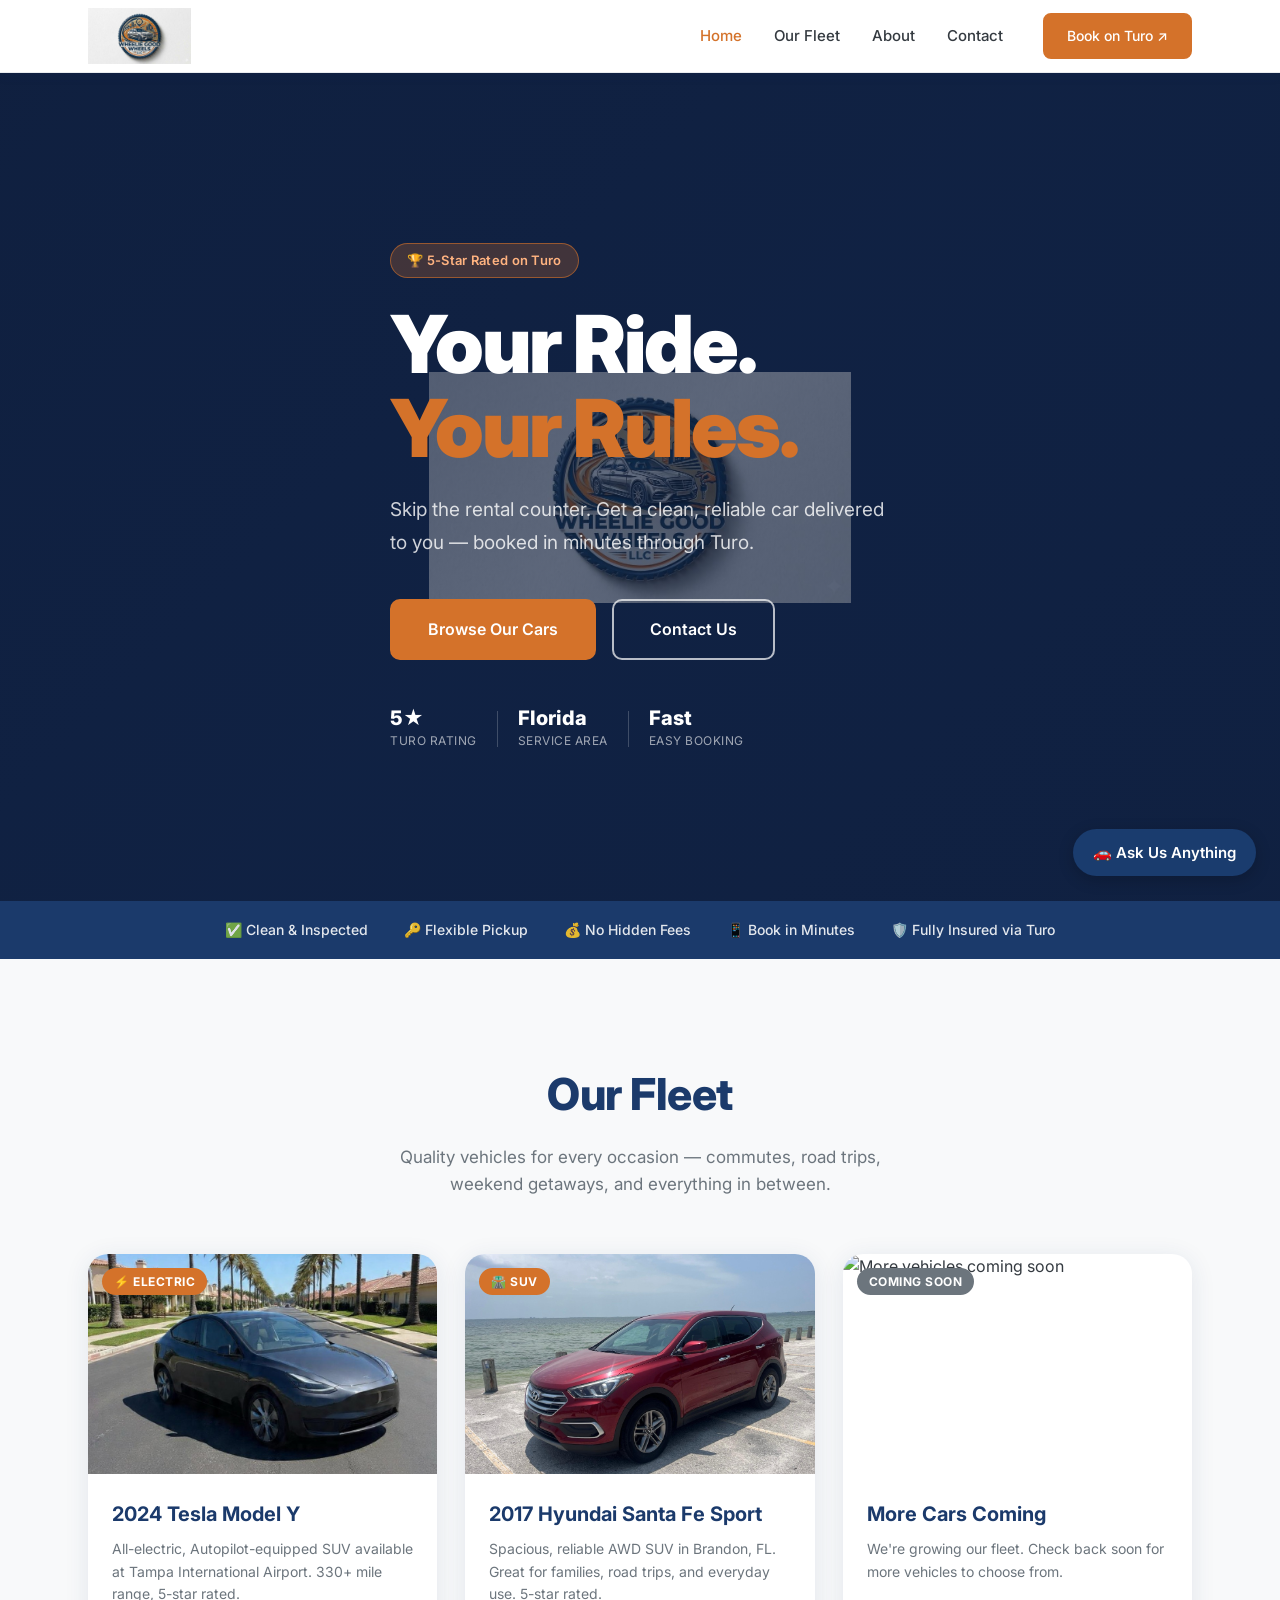
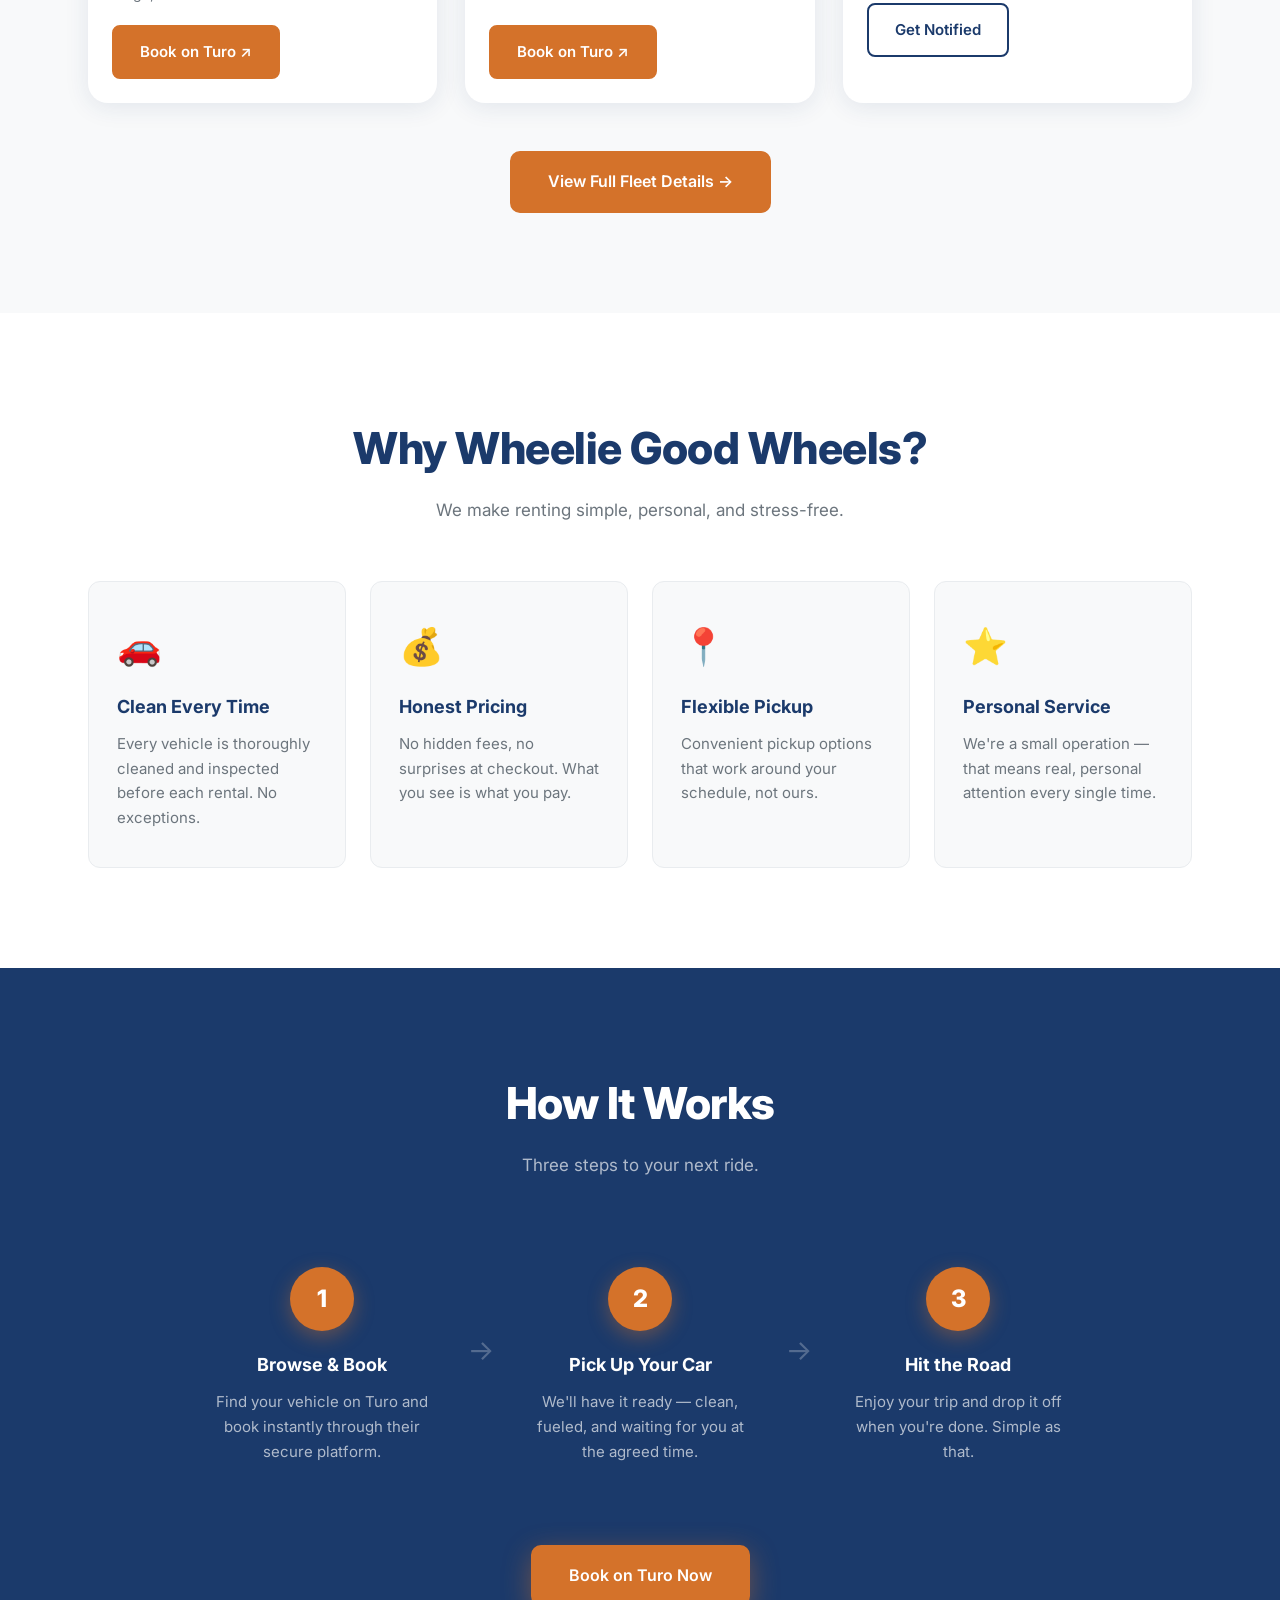
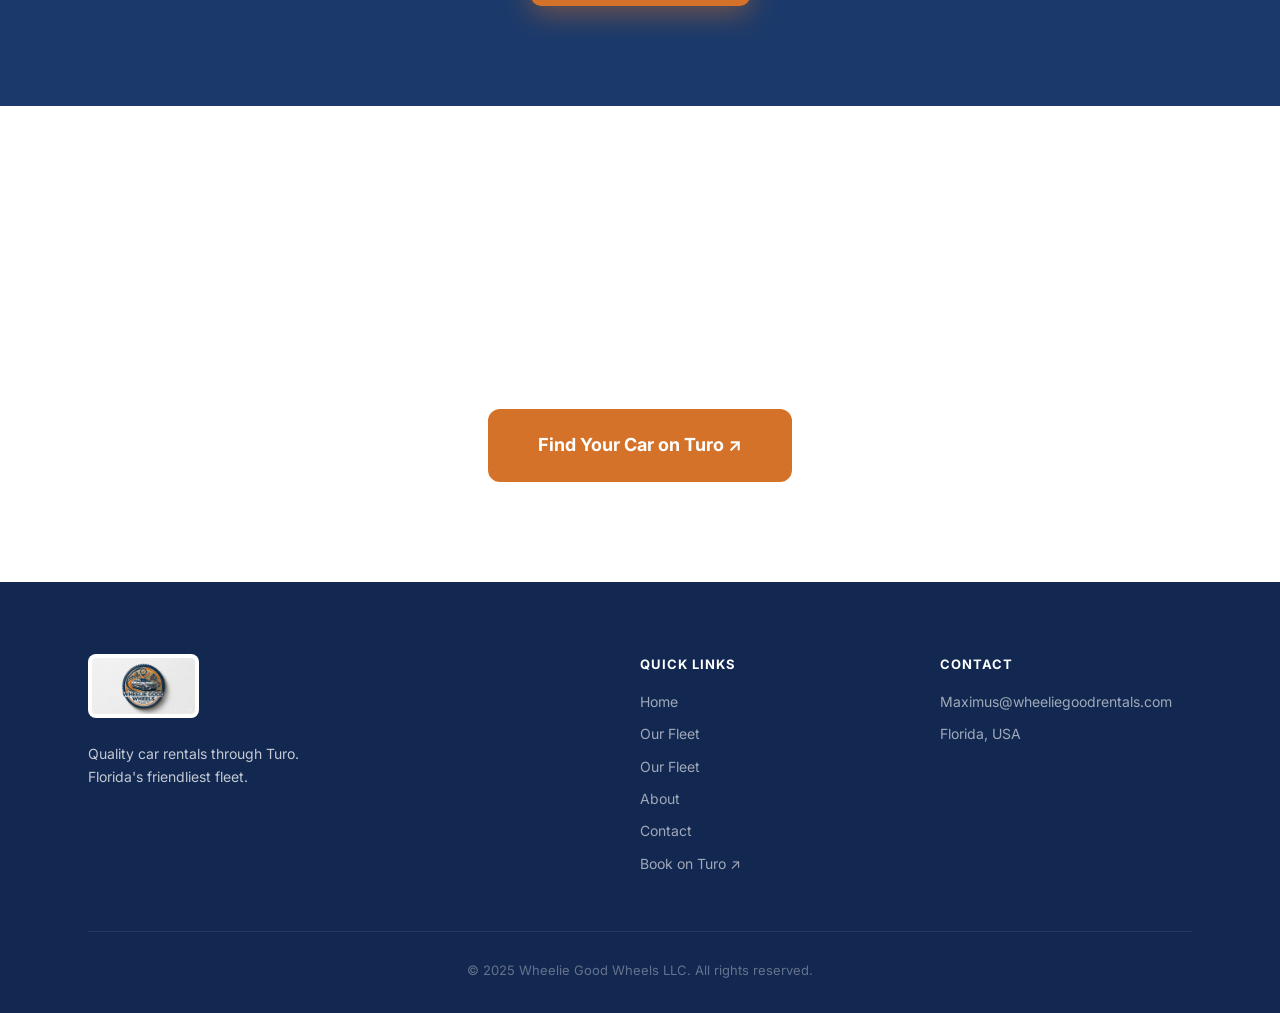
==== index.html @ ea12f70f "Fix duplicate Our Fleet links in nav and mobile menu" ====
<!DOCTYPE html>
<html lang="en">
<head>
  <meta charset="UTF-8" />
  <meta name="viewport" content="width=device-width, initial-scale=1.0" />
  <title>Wheelie Good Wheels – Rent a Car on Your Terms</title>
  <meta name="description" content="Affordable, reliable car rentals through Turo. Wheelie Good Wheels offers quality vehicles for every trip in Florida." />
  <link rel="stylesheet" href="styles.css" />
  <link href="https://fonts.googleapis.com/css2?family=Inter:wght@400;500;600;700;800;900&display=swap" rel="stylesheet" />
</head>
<body>

  <!-- NAV -->
  <nav class="navbar">
    <div class="container nav-inner">
      <a href="index.html" class="logo">
        <img src="logo.jpg" alt="Wheelie Good Wheels LLC" />
      </a>
      <ul class="nav-links">
        <li><a href="index.html" class="active">Home</a></li>
        <li><a href="fleet.html">Our Fleet</a></li>
        <li><a href="about.html">About</a></li>
        <li><a href="contact.html">Contact</a></li>
        <li><a href="https://turo.com/us/en/suv-rental/united-states/brandon-fl/tesla/model-y/3444633" target="_blank" class="btn btn-primary">Book on Turo ↗</a></li>
      </ul>
      <button class="hamburger" id="hamburger" aria-label="Open menu">&#9776;</button>
    </div>
    <div class="mobile-menu" id="mobileMenu">
      <a href="index.html">Home</a>
      <a href="fleet.html">Our Fleet</a>
      <a href="about.html">About</a>
      <a href="contact.html">Contact</a>
      <a href="https://turo.com/us/en/suv-rental/united-states/brandon-fl/tesla/model-y/3444633" target="_blank" class="btn btn-primary">Book on Turo ↗</a>
    </div>
  </nav>

  <!-- HERO -->
  <section class="hero">
    <div class="hero-bg"></div>
    <div class="hero-overlay"></div>
    <div class="container hero-inner">
      <div class="hero-content">
        <div class="hero-badge-pill">🏆 5-Star Rated on Turo</div>
        <h1>Your Ride.<br/><span class="highlight">Your Rules.</span></h1>
        <p class="hero-sub">Skip the rental counter. Get a clean, reliable car delivered to you — booked in minutes through Turo.</p>
        <div class="hero-buttons">
          <a href="https://turo.com/us/en/suv-rental/united-states/brandon-fl/tesla/model-y/3444633" target="_blank" class="btn btn-primary btn-lg">Browse Our Cars</a>
          <a href="contact.html" class="btn btn-white-outline btn-lg">Contact Us</a>
        </div>
        <div class="hero-stats">
          <div class="stat"><strong>5★</strong><span>Turo Rating</span></div>
          <div class="stat-divider"></div>
          <div class="stat"><strong>Florida</strong><span>Service Area</span></div>
          <div class="stat-divider"></div>
          <div class="stat"><strong>Fast</strong><span>Easy Booking</span></div>
        </div>
      </div>
    </div>
  </section>

  <!-- TRUST BAR -->
  <section class="trust-bar">
    <div class="container trust-inner">
      <div class="trust-item">✅ Clean &amp; Inspected</div>
      <div class="trust-item">🔑 Flexible Pickup</div>
      <div class="trust-item">💰 No Hidden Fees</div>
      <div class="trust-item">📱 Book in Minutes</div>
      <div class="trust-item">🛡️ Fully Insured via Turo</div>
    </div>
  </section>

  <!-- FLEET -->
  <section class="fleet">
    <div class="container">
      <div class="section-header">
        <h2 class="section-title">Our Fleet</h2>
        <p class="section-sub">Quality vehicles for every occasion — commutes, road trips, weekend getaways, and everything in between.</p>
      </div>
      <div class="fleet-grid">
        <div class="fleet-card">
          <div class="fleet-img-wrap">
            <img src="tesla-model-y.jpg" alt="2024 Tesla Model Y" loading="lazy" />
            <span class="fleet-tag">⚡ Electric</span>
          </div>
          <div class="fleet-info">
            <h3>2024 Tesla Model Y</h3>
            <p>All-electric, Autopilot-equipped SUV available at Tampa International Airport. 330+ mile range, 5-star rated.</p>
            <a href="https://turo.com/us/en/suv-rental/united-states/brandon-fl/tesla/model-y/3444633" target="_blank" class="btn btn-primary">Book on Turo ↗</a>
          </div>
        </div>
        <div class="fleet-card">
          <div class="fleet-img-wrap">
            <img src="santa-fe-sport.jpg" alt="2017 Hyundai Santa Fe Sport" loading="lazy" />
            <span class="fleet-tag">🛣️ SUV</span>
          </div>
          <div class="fleet-info">
            <h3>2017 Hyundai Santa Fe Sport</h3>
            <p>Spacious, reliable AWD SUV in Brandon, FL. Great for families, road trips, and everyday use. 5-star rated.</p>
            <a href="https://turo.com/us/en/suv-rental/united-states/brandon-fl/hyundai/santa-fe-sport/3583923" target="_blank" class="btn btn-primary">Book on Turo ↗</a>
          </div>
        </div>
        <div class="fleet-card">
          <div class="fleet-img-wrap">
            <img src="https://images.unsplash.com/photo-1503376780353-7e6692767b70?w=700&q=80" alt="More vehicles coming soon" loading="lazy" />
            <span class="fleet-tag fleet-tag-soon">Coming Soon</span>
          </div>
          <div class="fleet-info">
            <h3>More Cars Coming</h3>
            <p>We're growing our fleet. Check back soon for more vehicles to choose from.</p>
            <a href="contact.html" class="btn btn-outline">Get Notified</a>
          </div>
        </div>
      </div>
      <div class="text-center mt-48">
        <a href="fleet.html" class="btn btn-primary btn-lg">View Full Fleet Details →</a>
      </div>
    </div>
  </section>

  <!-- WHY US -->
  <section class="features">
    <div class="container">
      <div class="section-header">
        <h2 class="section-title">Why Wheelie Good Wheels?</h2>
        <p class="section-sub">We make renting simple, personal, and stress-free.</p>
      </div>
      <div class="features-grid">
        <div class="feature-card">
          <div class="feature-icon">🚗</div>
          <h3>Clean Every Time</h3>
          <p>Every vehicle is thoroughly cleaned and inspected before each rental. No exceptions.</p>
        </div>
        <div class="feature-card">
          <div class="feature-icon">💰</div>
          <h3>Honest Pricing</h3>
          <p>No hidden fees, no surprises at checkout. What you see is what you pay.</p>
        </div>
        <div class="feature-card">
          <div class="feature-icon">📍</div>
          <h3>Flexible Pickup</h3>
          <p>Convenient pickup options that work around your schedule, not ours.</p>
        </div>
        <div class="feature-card">
          <div class="feature-icon">⭐</div>
          <h3>Personal Service</h3>
          <p>We're a small operation — that means real, personal attention every single time.</p>
        </div>
      </div>
    </div>
  </section>

  <!-- HOW IT WORKS -->
  <section class="how-it-works">
    <div class="container">
      <div class="section-header">
        <h2 class="section-title">How It Works</h2>
        <p class="section-sub">Three steps to your next ride.</p>
      </div>
      <div class="steps">
        <div class="step">
          <div class="step-num">1</div>
          <div class="step-content">
          <h3>Browse &amp; Book</h3>
          <p>Find your vehicle on Turo and book instantly through their secure platform.</p>
          </div>
        </div>
        <div class="step-arrow">→</div>
        <div class="step">
          <div class="step-num">2</div>
          <div class="step-content">
          <h3>Pick Up Your Car</h3>
          <p>We'll have it ready — clean, fueled, and waiting for you at the agreed time.</p>
          </div>
        </div>
        <div class="step-arrow">→</div>
        <div class="step">
          <div class="step-num">3</div>
          <div class="step-content">
          <h3>Hit the Road</h3>
          <p>Enjoy your trip and drop it off when you're done. Simple as that.</p>
          </div>
        </div>
      </div>
      <div class="text-center mt-48">
        <a href="https://turo.com/us/en/suv-rental/united-states/brandon-fl/tesla/model-y/3444633" target="_blank" class="btn btn-primary btn-lg">Book on Turo Now</a>
      </div>
    </div>
  </section>

  <!-- CTA BANNER -->
  <section class="cta-banner">
    <div class="cta-bg"></div>
    <div class="container text-center cta-inner">
      <h2>Ready to Roll?</h2>
      <p>Check availability and book your vehicle today. It takes less than 5 minutes.</p>
      <a href="https://turo.com/us/en/suv-rental/united-states/brandon-fl/tesla/model-y/3444633" target="_blank" class="btn btn-primary btn-xl">Find Your Car on Turo ↗</a>
    </div>
  </section>

  <!-- FOOTER -->
  <footer class="footer">
    <div class="container footer-inner">
      <div class="footer-top">
        <div class="footer-brand">
          <img src="logo.jpg" alt="Wheelie Good Wheels" class="footer-logo" />
          <p>Quality car rentals through Turo.<br/>Florida's friendliest fleet.</p>
        </div>
        <div class="footer-nav">
          <strong>Quick Links</strong>
          <a href="index.html">Home</a>
          <a href="fleet.html">Our Fleet</a>
      <a href="fleet.html">Our Fleet</a>
          <a href="about.html">About</a>
          <a href="contact.html">Contact</a>
          <a href="https://turo.com/us/en/suv-rental/united-states/brandon-fl/tesla/model-y/3444633" target="_blank">Book on Turo ↗</a>
        </div>
        <div class="footer-contact">
          <strong>Contact</strong>
          <a href="mailto:Maximus@wheeliegoodrentals.com">Maximus@wheeliegoodrentals.com</a>
          <span>Florida, USA</span>
        </div>
      </div>
      <div class="footer-bottom">
        <p>&copy; 2025 Wheelie Good Wheels LLC. All rights reserved.</p>
      </div>
    </div>
  </footer>

  <script src="script.js"></script>
  <script src="chat-widget.js"></script>
</body>
</html>
---- styles.css ----
/* ===========================
   WHEELIE GOOD WHEELS - CSS v2
   Navy #1B3A6B | Orange #D4722A | White #FFFFFF
   =========================== */

*, *::before, *::after { box-sizing: border-box; margin: 0; padding: 0; }

:root {
  --navy: #1B3A6B;
  --navy-dark: #122850;
  --orange: #D4722A;
  --orange-dark: #B85E1E;
  --white: #FFFFFF;
  --off-white: #F8F9FA;
  --gray-100: #F1F3F5;
  --gray-200: #E9ECEF;
  --gray-400: #ADB5BD;
  --gray-600: #6C757D;
  --gray-800: #343A40;
  --font: 'Inter', -apple-system, BlinkMacSystemFont, sans-serif;
  --radius: 12px;
  --radius-lg: 20px;
  --shadow: 0 4px 24px rgba(27,58,107,0.10);
  --shadow-lg: 0 12px 48px rgba(27,58,107,0.18);
}

html { scroll-behavior: smooth; }
body { font-family: var(--font); color: var(--gray-800); background: var(--white); line-height: 1.6; -webkit-font-smoothing: antialiased; }

/* ---- UTILITY ---- */
.container { max-width: 1160px; margin: 0 auto; padding: 0 28px; }
.text-center { text-align: center; }
.mt-48 { margin-top: 48px; }

/* ---- BUTTONS ---- */
.btn {
  display: inline-block;
  padding: 13px 26px;
  border-radius: 8px;
  font-weight: 600;
  font-size: 15px;
  text-decoration: none;
  cursor: pointer;
  transition: all 0.2s ease;
  border: 2px solid transparent;
}
.btn-primary { background: var(--orange); color: var(--white); border-color: var(--orange); }
.btn-primary:hover { background: var(--orange-dark); border-color: var(--orange-dark); transform: translateY(-2px); box-shadow: 0 6px 20px rgba(212,114,42,0.4); }
.btn-outline { background: transparent; color: var(--navy); border-color: var(--navy); }
.btn-outline:hover { background: var(--navy); color: var(--white); transform: translateY(-2px); }
.btn-white-outline { background: transparent; color: var(--white); border-color: rgba(255,255,255,0.7); }
.btn-white-outline:hover { background: rgba(255,255,255,0.15); border-color: var(--white); }
.btn-lg { padding: 16px 36px; font-size: 16px; border-radius: 10px; }
.btn-xl { padding: 20px 48px; font-size: 18px; font-weight: 700; border-radius: 12px; }

/* ---- SECTION HEADER ---- */
.section-header { text-align: center; margin-bottom: 56px; }
.section-title { font-size: clamp(28px, 4vw, 44px); font-weight: 800; letter-spacing: -0.5px; color: var(--navy); margin-bottom: 14px; }
.section-sub { font-size: 17px; color: var(--gray-600); max-width: 540px; margin: 0 auto; }

/* ---- NAVBAR ---- */
.navbar { position: sticky; top: 0; z-index: 100; background: var(--white); border-bottom: 1px solid var(--gray-200); box-shadow: 0 2px 12px rgba(27,58,107,0.08); }
.nav-inner { display: flex; align-items: center; justify-content: space-between; height: 72px; }
.logo img { height: 56px; width: auto; display: block; }
.nav-links { display: flex; align-items: center; gap: 32px; list-style: none; }
.nav-links a { text-decoration: none; color: var(--gray-800); font-weight: 500; font-size: 15px; transition: color 0.2s; }
.nav-links a:hover, .nav-links a.active { color: var(--orange); }
.nav-links .btn { color: var(--white); margin-left: 8px; padding: 10px 22px; font-size: 14px; }
.hamburger { display: none; background: none; border: none; color: var(--navy); font-size: 26px; cursor: pointer; }
.mobile-menu { display: none; flex-direction: column; gap: 4px; background: var(--white); padding: 12px 28px 20px; border-top: 1px solid var(--gray-200); }
.mobile-menu a { text-decoration: none; color: var(--gray-800); font-weight: 500; font-size: 16px; padding: 10px 0; border-bottom: 1px solid var(--gray-100); }
.mobile-menu .btn { margin-top: 12px; text-align: center; color: var(--white); border-bottom: none; }
.mobile-menu.open { display: flex; }
@media (max-width: 820px) { .nav-links { display: none; } .hamburger { display: block; } }

/* ---- HERO ---- */
.hero { position: relative; min-height: 92vh; display: flex; align-items: center; overflow: hidden; }
.hero-bg {
  position: absolute; inset: 0;
  background-color: var(--navy-dark);
  background-image: url('logo.jpg');
  background-size: 33%;
  background-repeat: no-repeat;
  background-position: center center;
  z-index: 0;
}
.hero-overlay {
  position: absolute; inset: 0;
  background: linear-gradient(135deg, rgba(15,30,60,0.82) 0%, rgba(15,30,60,0.65) 50%, rgba(15,30,60,0.75) 100%);
  z-index: 1;
}
.hero-inner { position: relative; z-index: 2; padding: 100px 0 80px; }
.hero-content { max-width: 640px; }
.hero-badge-pill {
  display: inline-block;
  background: rgba(212,114,42,0.25);
  border: 1px solid rgba(212,114,42,0.6);
  color: #FFB380;
  font-size: 13px;
  font-weight: 600;
  padding: 6px 16px;
  border-radius: 999px;
  margin-bottom: 24px;
  letter-spacing: 0.3px;
}
.hero-content h1 {
  font-size: clamp(44px, 7vw, 80px);
  font-weight: 900;
  line-height: 1.05;
  letter-spacing: -2px;
  color: var(--white);
  margin-bottom: 24px;
}
.hero-content h1 .highlight { color: var(--orange); }
.hero-sub { font-size: 19px; color: rgba(255,255,255,0.80); max-width: 500px; margin-bottom: 40px; line-height: 1.7; }
.hero-buttons { display: flex; gap: 16px; flex-wrap: wrap; margin-bottom: 48px; }
.hero-stats { display: flex; align-items: center; gap: 20px; }
.stat { display: flex; flex-direction: column; }
.stat strong { font-size: 20px; font-weight: 800; color: var(--white); line-height: 1; }
.stat span { font-size: 12px; color: rgba(255,255,255,0.6); text-transform: uppercase; letter-spacing: 0.5px; margin-top: 3px; }
.stat-divider { width: 1px; height: 36px; background: rgba(255,255,255,0.2); }
@media (max-width: 600px) { .hero { min-height: 85vh; } .hero-content h1 { letter-spacing: -1px; } }

/* ---- TRUST BAR ---- */
.trust-bar { background: var(--navy); padding: 18px 0; }
.trust-inner { display: flex; align-items: center; justify-content: center; gap: 36px; flex-wrap: wrap; }
.trust-item { color: rgba(255,255,255,0.88); font-size: 14px; font-weight: 500; white-space: nowrap; }
@media (max-width: 600px) { .trust-inner { gap: 18px; } }

/* ---- FLEET ---- */
.fleet { padding: 100px 0; background: var(--off-white); }
.fleet-grid { display: grid; grid-template-columns: repeat(auto-fit, minmax(300px, 1fr)); gap: 28px; }
.fleet-card { background: var(--white); border-radius: var(--radius-lg); overflow: hidden; box-shadow: var(--shadow); transition: transform 0.25s, box-shadow 0.25s; }
.fleet-card:hover { transform: translateY(-6px); box-shadow: var(--shadow-lg); }
.fleet-img-wrap { position: relative; overflow: hidden; height: 220px; }
.fleet-img-wrap img { width: 100%; height: 100%; object-fit: cover; transition: transform 0.4s; }
.fleet-card:hover .fleet-img-wrap img { transform: scale(1.05); }
.fleet-tag {
  position: absolute; top: 14px; left: 14px;
  background: var(--orange); color: var(--white);
  font-size: 12px; font-weight: 700;
  padding: 4px 12px; border-radius: 999px;
  text-transform: uppercase; letter-spacing: 0.5px;
}
.fleet-tag-soon { background: var(--gray-600); }
.fleet-info { padding: 24px; }
.fleet-info h3 { font-size: 20px; font-weight: 700; color: var(--navy); margin-bottom: 8px; }
.fleet-info p { color: var(--gray-600); font-size: 14px; margin-bottom: 20px; line-height: 1.6; }

/* ---- FEATURES ---- */
.features { padding: 100px 0; background: var(--white); }
.features-grid { display: grid; grid-template-columns: repeat(auto-fit, minmax(240px, 1fr)); gap: 24px; }
.feature-card { background: var(--off-white); border-radius: var(--radius); padding: 36px 28px; border: 1px solid var(--gray-200); transition: all 0.2s; }
.feature-card:hover { border-color: var(--orange); box-shadow: 0 6px 24px rgba(212,114,42,0.12); transform: translateY(-3px); }
.feature-icon { font-size: 36px; margin-bottom: 18px; }
.feature-card h3 { font-size: 18px; font-weight: 700; color: var(--navy); margin-bottom: 10px; }
.feature-card p { color: var(--gray-600); font-size: 15px; line-height: 1.65; }

/* ---- HOW IT WORKS ---- */
.how-it-works { padding: 100px 0; background: var(--navy); }
.how-it-works .section-title { color: var(--white); }
.how-it-works .section-sub { color: rgba(255,255,255,0.65); }
.steps { display: flex; align-items: flex-start; justify-content: center; gap: 16px; flex-wrap: wrap; margin-top: 0; }
.step { flex: 1; min-width: 200px; max-width: 260px; text-align: center; padding: 32px 16px; }
.step-num { width: 64px; height: 64px; background: var(--orange); color: var(--white); border-radius: 50%; font-size: 24px; font-weight: 800; display: flex; align-items: center; justify-content: center; margin: 0 auto 20px; box-shadow: 0 6px 20px rgba(212,114,42,0.4); }
.step h3 { font-size: 18px; font-weight: 700; color: var(--white); margin-bottom: 10px; }
.step p { color: rgba(255,255,255,0.65); font-size: 15px; line-height: 1.65; }
.step-arrow { font-size: 28px; color: rgba(255,255,255,0.25); align-self: center; padding-bottom: 32px; }
.how-it-works .btn-primary { box-shadow: 0 8px 28px rgba(212,114,42,0.45); }
@media (max-width: 640px) { .step-arrow { display: none; } }

/* ---- CTA BANNER ---- */
.cta-banner { position: relative; padding: 100px 0; overflow: hidden; }
.cta-bg {
  position: absolute; inset: 0;
  background-image: url('https://images.unsplash.com/photo-1449965408869-eaa3f722e40d?w=1600&q=80');
  background-size: cover; background-position: center;
  filter: brightness(0.35);
  z-index: 0;
}
.cta-inner { position: relative; z-index: 1; }
.cta-banner h2 { font-size: clamp(32px, 5vw, 56px); font-weight: 900; color: var(--white); margin-bottom: 16px; letter-spacing: -1px; }
.cta-banner p { font-size: 18px; color: rgba(255,255,255,0.78); margin-bottom: 40px; max-width: 480px; margin-left: auto; margin-right: auto; }

/* ---- FOOTER ---- */
.footer { background: var(--navy-dark); color: rgba(255,255,255,0.75); padding: 72px 0 32px; }
.footer-top { display: grid; grid-template-columns: 2fr 1fr 1fr; gap: 48px; margin-bottom: 56px; }
@media (max-width: 768px) { .footer-top { grid-template-columns: 1fr; gap: 36px; } }
.footer-logo { height: 64px; width: auto; margin-bottom: 16px; border-radius: 8px; background: var(--white); padding: 4px; }
.footer-brand p { font-size: 14px; line-height: 1.7; max-width: 280px; }
.footer-nav, .footer-contact { display: flex; flex-direction: column; gap: 10px; }
.footer-nav strong, .footer-contact strong { color: var(--white); font-size: 13px; text-transform: uppercase; letter-spacing: 1px; margin-bottom: 6px; }
.footer-nav a, .footer-contact a, .footer-contact span { color: rgba(255,255,255,0.6); text-decoration: none; font-size: 14px; transition: color 0.2s; }
.footer-nav a:hover, .footer-contact a:hover { color: var(--orange); }
.footer-bottom { border-top: 1px solid rgba(255,255,255,0.08); padding-top: 28px; text-align: center; font-size: 13px; color: rgba(255,255,255,0.35); }

/* ---- PAGE HERO ---- */
.page-hero { background: var(--navy); color: var(--white); padding: 80px 0; text-align: center; }
.page-hero h1 { font-size: clamp(36px, 5vw, 60px); font-weight: 800; letter-spacing: -1px; margin-bottom: 16px; }
.page-hero p { font-size: 18px; color: rgba(255,255,255,0.70); max-width: 520px; margin: 0 auto; }

/* ---- ABOUT PAGE ---- */
.about-section { padding: 96px 0; }
.about-grid { display: grid; grid-template-columns: 1fr 1fr; gap: 64px; align-items: start; }
@media (max-width: 768px) { .about-grid { grid-template-columns: 1fr; gap: 48px; } }
.about-text h2 { font-size: 32px; font-weight: 800; color: var(--navy); margin-bottom: 20px; }
.about-text p { color: var(--gray-600); font-size: 16px; margin-bottom: 18px; line-height: 1.8; }
.about-text p strong { color: var(--gray-800); }
.about-values { display: flex; flex-direction: column; gap: 20px; }
.value-card { background: var(--off-white); border-radius: var(--radius); padding: 24px; display: flex; gap: 16px; align-items: flex-start; border: 1px solid var(--gray-200); }
.value-icon { font-size: 28px; flex-shrink: 0; }
.value-card h3 { font-size: 16px; font-weight: 700; color: var(--navy); margin-bottom: 6px; }
.value-card p { color: var(--gray-600); font-size: 14px; line-height: 1.6; }

/* ---- CONTACT PAGE ---- */
.contact-section { padding: 96px 0; }
.contact-grid { display: grid; grid-template-columns: 1fr 1.4fr; gap: 64px; align-items: start; }
@media (max-width: 768px) { .contact-grid { grid-template-columns: 1fr; gap: 48px; } }
.contact-info h2 { font-size: 30px; font-weight: 800; color: var(--navy); margin-bottom: 16px; }
.contact-info > p { color: var(--gray-600); margin-bottom: 36px; line-height: 1.75; }
.contact-item { display: flex; gap: 16px; align-items: flex-start; margin-bottom: 28px; }
.contact-icon { font-size: 24px; flex-shrink: 0; margin-top: 2px; }
.contact-item strong { display: block; font-weight: 700; font-size: 13px; text-transform: uppercase; letter-spacing: 0.5px; margin-bottom: 4px; color: var(--navy); }
.contact-item a, .contact-item span { color: var(--gray-600); text-decoration: none; font-size: 15px; }
.contact-item a:hover { color: var(--orange); }
.contact-form-wrap { background: var(--off-white); border-radius: 16px; padding: 44px; border: 1px solid var(--gray-200); }
.form-group { margin-bottom: 20px; }
.form-group label { display: block; font-weight: 600; font-size: 14px; margin-bottom: 8px; color: var(--gray-800); }
.form-group input, .form-group textarea { width: 100%; padding: 13px 16px; border: 2px solid var(--gray-200); border-radius: 8px; font-size: 15px; font-family: var(--font); background: var(--white); transition: border-color 0.2s; color: var(--gray-800); }
.form-group input:focus, .form-group textarea:focus { outline: none; border-color: var(--orange); }
.form-group textarea { resize: vertical; }
.form-check { margin-bottom: 24px; }
.checkbox-label { display: flex; align-items: flex-start; gap: 12px; cursor: pointer; }
.checkbox-label input[type="checkbox"] { width: 18px; height: 18px; margin-top: 2px; flex-shrink: 0; accent-color: var(--orange); cursor: pointer; }
.checkbox-label span { font-size: 13px; color: var(--gray-600); line-height: 1.6; }
.form-note { margin-top: 14px; text-align: center; font-size: 13px; color: var(--gray-400); }
.form-note a { color: var(--orange); text-decoration: underline; }

/* ===========================
   MOBILE OPTIMIZATIONS
   =========================== */

/* ---- GLOBAL MOBILE ---- */
@media (max-width: 480px) {
  .container { padding: 0 16px; }
  .btn-xl { padding: 16px 32px; font-size: 16px; }
  .btn-lg { padding: 14px 24px; font-size: 15px; }
  .section-header { margin-bottom: 36px; }
  .section-sub { font-size: 15px; }
}

/* ---- NAVBAR MOBILE ---- */
@media (max-width: 480px) {
  .nav-inner { height: 60px; }
  .logo img { height: 44px; }
  .hamburger { font-size: 22px; }
  .mobile-menu { padding: 8px 16px 16px; }
  .mobile-menu a { font-size: 15px; padding: 10px 0; }
}

/* ---- HERO MOBILE ---- */
@media (max-width: 768px) {
  .hero { min-height: 100svh; }
  .hero-inner { padding: 80px 0 60px; }
  .hero-content h1 { font-size: clamp(36px, 10vw, 56px); letter-spacing: -1px; margin-bottom: 16px; }
  .hero-sub { font-size: 16px; margin-bottom: 28px; }
  .hero-buttons { flex-direction: column; gap: 12px; }
  .hero-buttons .btn { width: 100%; text-align: center; }
  .hero-stats { gap: 14px; flex-wrap: wrap; }
  .stat strong { font-size: 18px; }
}

@media (max-width: 480px) {
  .hero-inner { padding: 70px 0 48px; }
  .hero-badge-pill { font-size: 12px; margin-bottom: 16px; }
  .hero-content h1 { font-size: clamp(32px, 9vw, 44px); }
  .hero-sub { font-size: 15px; }
  .hero-stats { display: none; }
}

/* ---- TRUST BAR MOBILE ---- */
@media (max-width: 480px) {
  .trust-bar { padding: 14px 0; }
  .trust-item { font-size: 12px; }
  .trust-inner { gap: 12px; justify-content: flex-start; padding: 0 16px; overflow-x: auto; flex-wrap: nowrap; }
}

/* ---- FLEET MOBILE ---- */
@media (max-width: 768px) {
  .fleet { padding: 64px 0; }
  .fleet-grid { grid-template-columns: 1fr; gap: 20px; }
  .fleet-img-wrap { height: 200px; }
}

@media (max-width: 480px) {
  .fleet { padding: 48px 0; }
  .fleet-img-wrap { height: 180px; }
  .fleet-info { padding: 20px; }
  .fleet-info h3 { font-size: 18px; }
}

/* ---- FEATURES MOBILE ---- */
@media (max-width: 768px) {
  .features { padding: 64px 0; }
  .features-grid { grid-template-columns: 1fr 1fr; gap: 16px; }
  .feature-card { padding: 24px 18px; }
  .feature-icon { font-size: 28px; margin-bottom: 12px; }
  .feature-card h3 { font-size: 15px; }
  .feature-card p { font-size: 13px; }
}

@media (max-width: 480px) {
  .features { padding: 48px 0; }
  .features-grid { grid-template-columns: 1fr; gap: 14px; }
  .feature-card { padding: 22px 18px; }
}

/* ---- HOW IT WORKS MOBILE ---- */
@media (max-width: 768px) {
  .how-it-works { padding: 64px 0; }
  .steps { flex-direction: column; align-items: center; gap: 0; }
  .step { max-width: 100%; width: 100%; padding: 24px 20px; text-align: left; display: flex; gap: 20px; align-items: flex-start; }
  .step-num { width: 50px; height: 50px; font-size: 20px; flex-shrink: 0; margin: 0; }
  .step-content { flex: 1; }
  .step h3 { font-size: 17px; margin-bottom: 6px; }
  .step p { font-size: 14px; }
  .step-arrow { display: none; }
  .how-it-works .mt-48 { margin-top: 32px; }
}

@media (max-width: 480px) {
  .how-it-works { padding: 48px 0; }
}

/* ---- CTA BANNER MOBILE ---- */
@media (max-width: 768px) {
  .cta-banner { padding: 64px 0; }
  .cta-banner h2 { font-size: clamp(28px, 7vw, 44px); }
  .cta-banner p { font-size: 16px; }
}

@media (max-width: 480px) {
  .cta-banner { padding: 48px 0; }
  .cta-banner .btn-xl { width: 100%; }
}

/* ---- FOOTER MOBILE ---- */
@media (max-width: 768px) {
  .footer { padding: 48px 0 24px; }
  .footer-top { margin-bottom: 36px; gap: 28px; }
  .footer-logo { height: 48px; }
}

@media (max-width: 480px) {
  .footer-bottom { font-size: 12px; }
}

/* ---- PAGE HERO MOBILE ---- */
@media (max-width: 768px) {
  .page-hero { padding: 56px 0; }
  .page-hero h1 { font-size: clamp(28px, 8vw, 44px); }
  .page-hero p { font-size: 16px; }
}

/* ---- FLEET PAGE MOBILE ---- */
@media (max-width: 768px) {
  .fleet-detail { padding: 56px 0; }
  .fleet-detail-grid { grid-template-columns: 1fr !important; gap: 32px; }
}

/* ---- ABOUT PAGE MOBILE ---- */
@media (max-width: 768px) {
  .about-section { padding: 56px 0; }
  .about-text h2 { font-size: 26px; }
  .value-card { padding: 18px; }
}

/* ---- CONTACT PAGE MOBILE ---- */
@media (max-width: 768px) {
  .contact-section { padding: 56px 0; }
  .contact-form-wrap { padding: 28px 20px; }
}

@media (max-width: 480px) {
  .contact-form-wrap { padding: 22px 16px; border-radius: 12px; }
  .form-group input, .form-group textarea { font-size: 16px; } /* Prevents iOS zoom on focus */
  .btn-full { width: 100%; }
}

/* ---- FOOTER LINKS MOBILE ---- */
@media (max-width: 480px) {
  .footer-inner { display: flex; flex-direction: column; gap: 8px; text-align: center; }
  .footer-links { display: flex; flex-wrap: wrap; justify-content: center; gap: 12px; }
  .footer-links a { font-size: 13px; }
  .footer-copy { font-size: 12px; }
}

/* ---- CHAT WIDGET MOBILE ---- */
@media (max-width: 480px) {
  #wgw-chat-window {
    width: calc(100vw - 24px) !important;
    right: 12px !important;
    bottom: 80px !important;
    max-height: 70vh !important;
  }
  #wgw-chat-btn {
    right: 12px !important;
    bottom: 12px !important;
    padding: 12px 16px !important;
    font-size: 14px !important;
  }
  #wgw-chat-messages { max-height: calc(70vh - 130px) !important; }
}
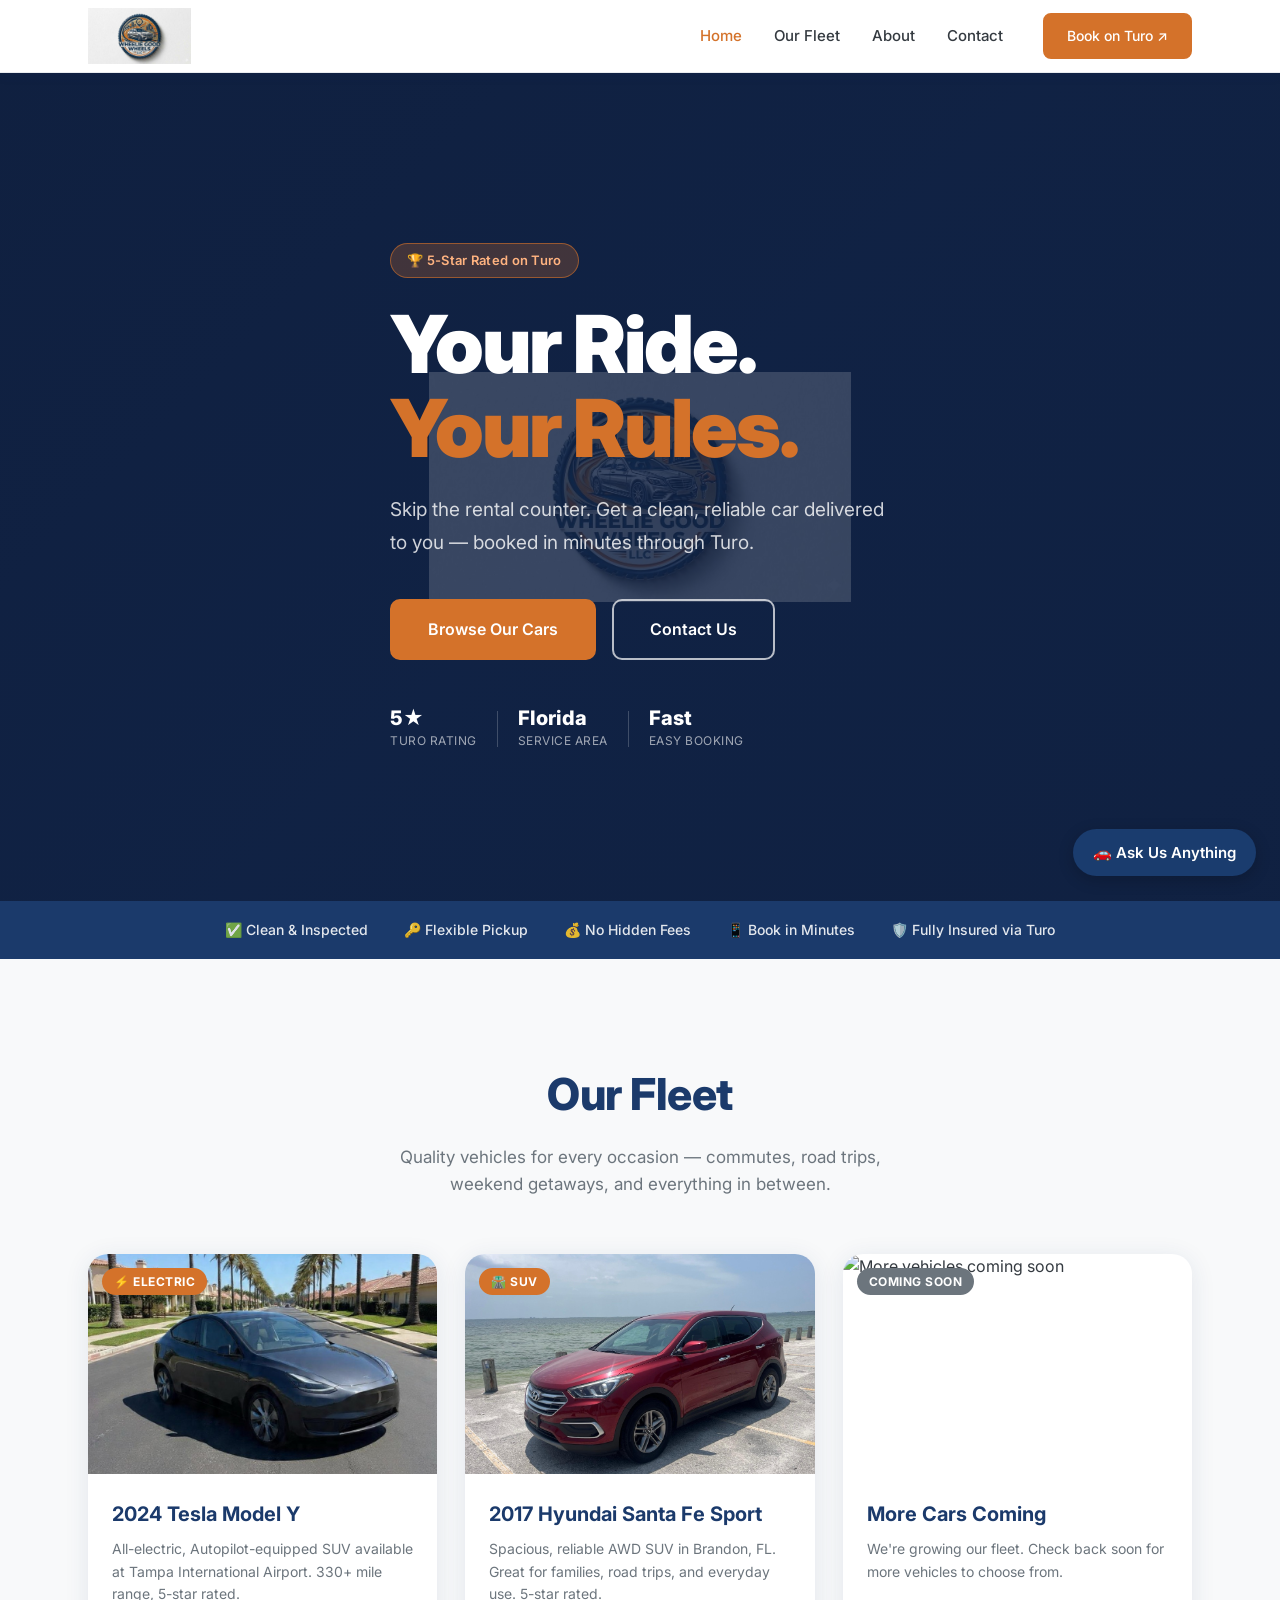
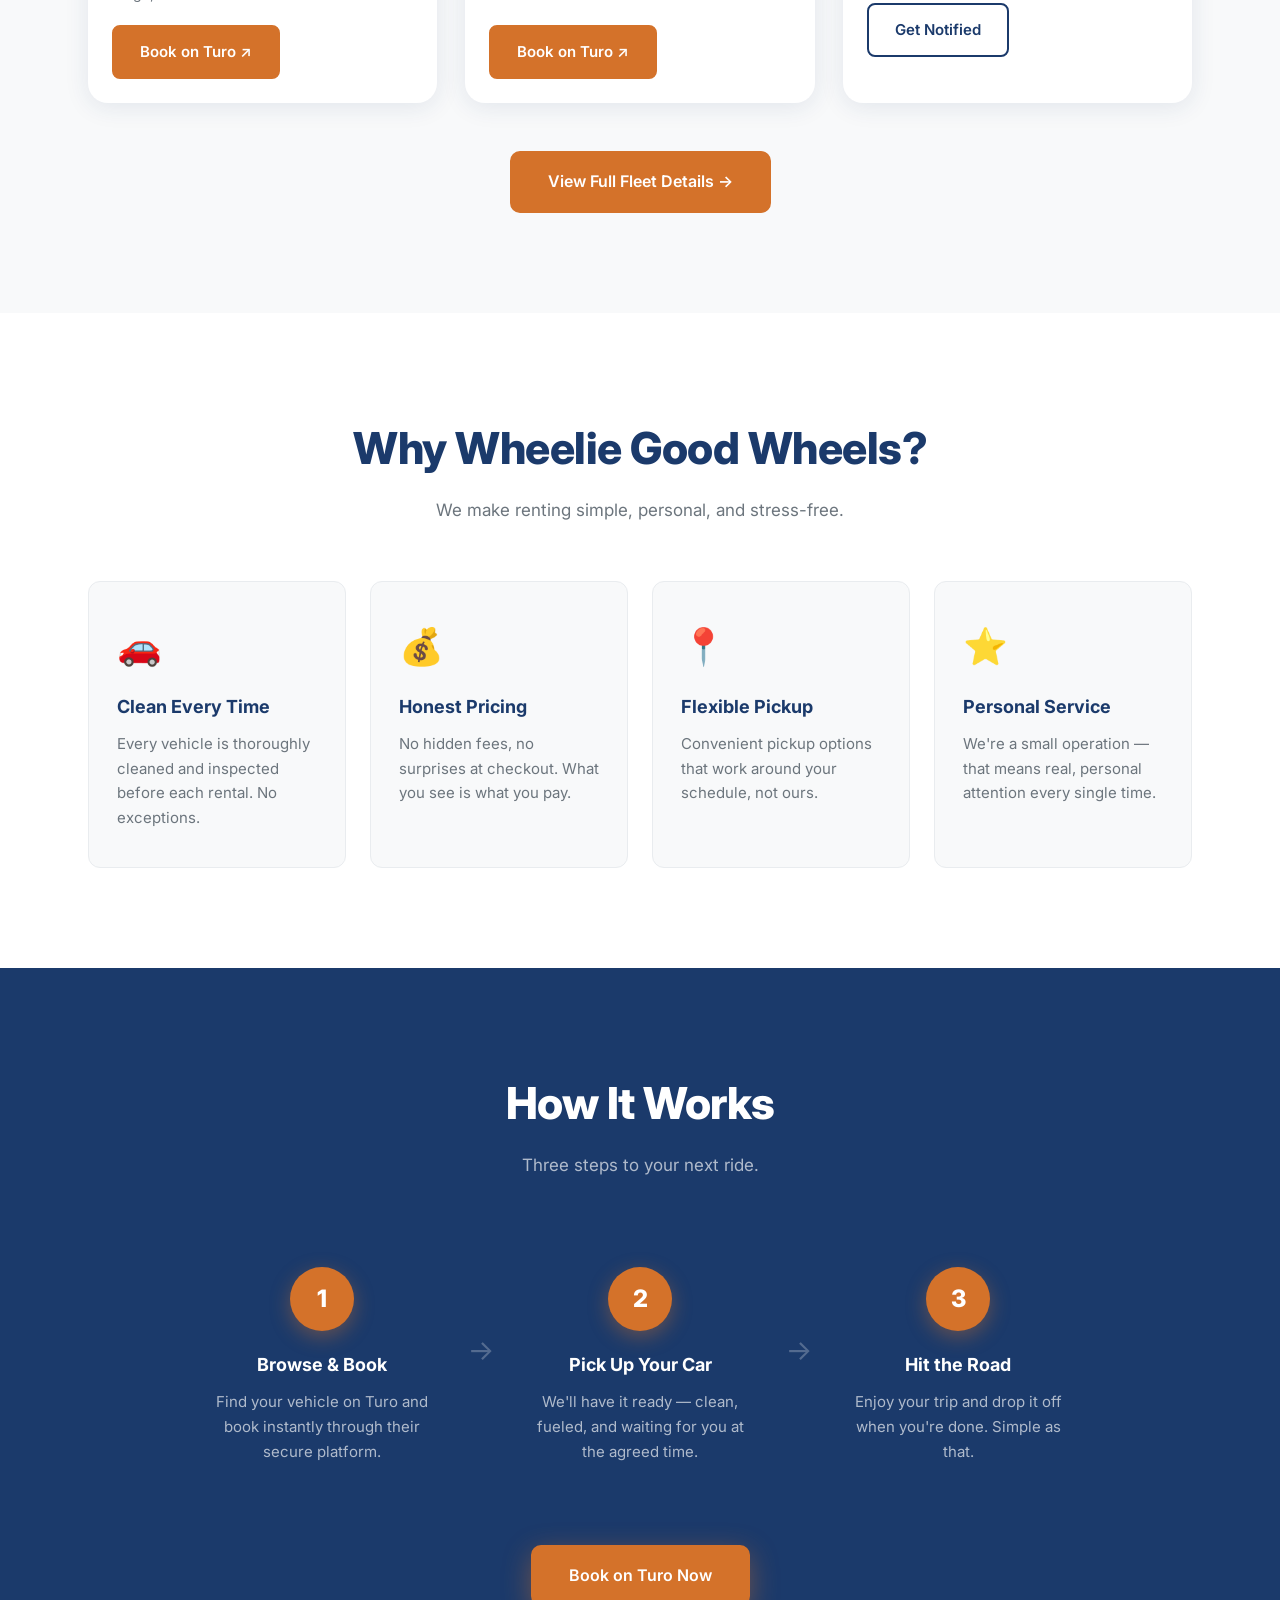
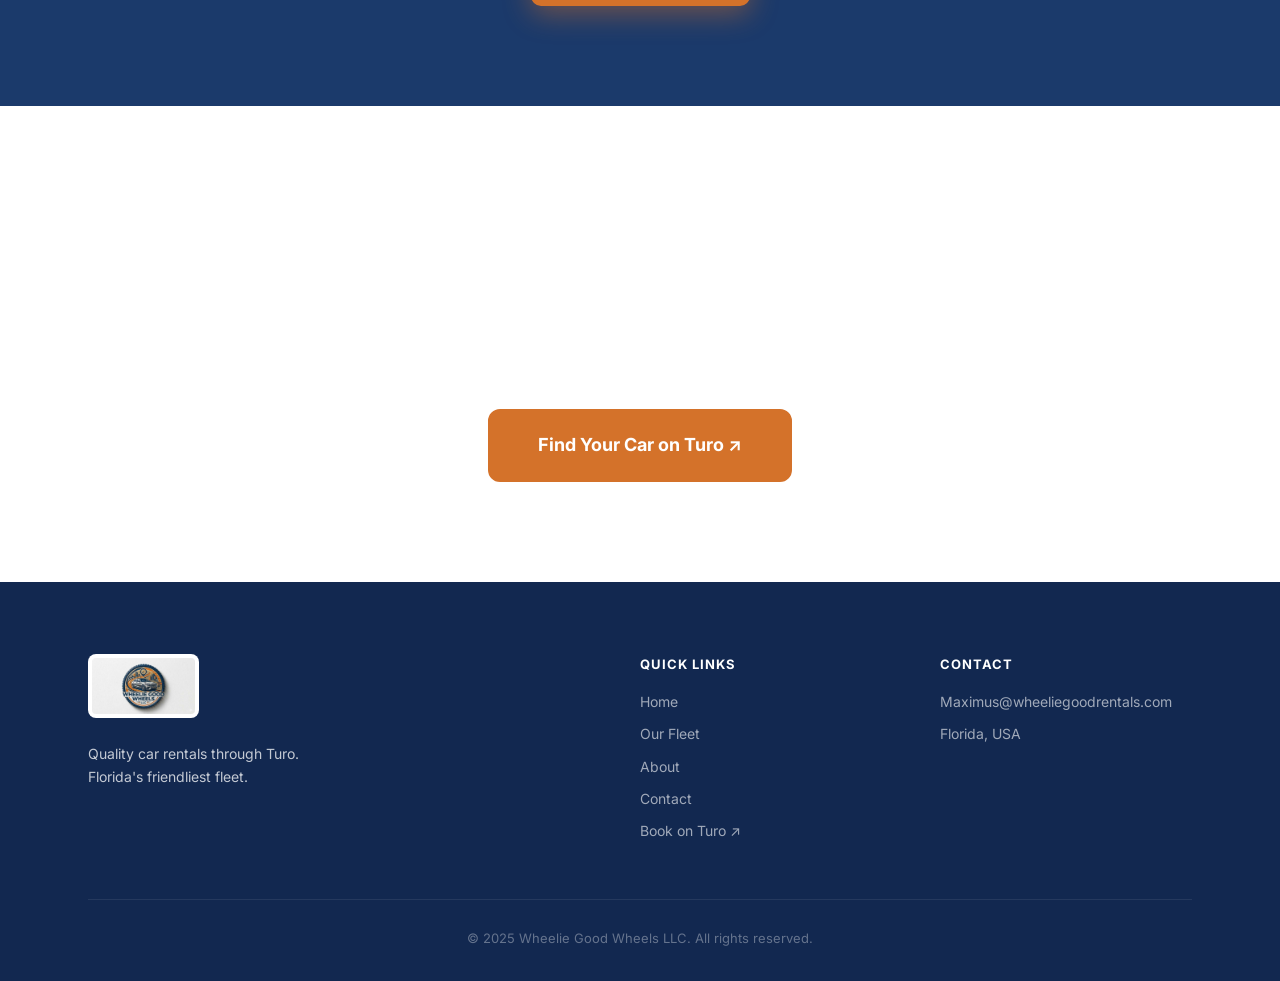
==== commit 1d35f436: "Fix duplicate Our Fleet on all pages + proper logo watermark in hero (33vw, screen blend)" ====
--- a/index.html
+++ b/index.html
@@ -38,6 +38,9 @@
   <section class="hero">
     <div class="hero-bg"></div>
     <div class="hero-overlay"></div>
+    <div class="hero-logo-watermark" aria-hidden="true">
+      <img src="logo.jpg" alt="" />
+    </div>
     <div class="container hero-inner">
       <div class="hero-content">
         <div class="hero-badge-pill">🏆 5-Star Rated on Turo</div>
@@ -209,7 +212,6 @@
           <strong>Quick Links</strong>
           <a href="index.html">Home</a>
           <a href="fleet.html">Our Fleet</a>
-      <a href="fleet.html">Our Fleet</a>
           <a href="about.html">About</a>
           <a href="contact.html">Contact</a>
           <a href="https://turo.com/us/en/suv-rental/united-states/brandon-fl/tesla/model-y/3444633" target="_blank">Book on Turo ↗</a>
--- a/styles.css
+++ b/styles.css
@@ -78,18 +78,29 @@
 .hero-bg {
   position: absolute; inset: 0;
   background-color: var(--navy-dark);
-  background-image: url('logo.jpg');
-  background-size: 33%;
-  background-repeat: no-repeat;
-  background-position: center center;
   z-index: 0;
 }
 .hero-overlay {
   position: absolute; inset: 0;
-  background: linear-gradient(135deg, rgba(15,30,60,0.82) 0%, rgba(15,30,60,0.65) 50%, rgba(15,30,60,0.75) 100%);
+  background: linear-gradient(135deg, rgba(15,30,60,0.80) 0%, rgba(15,30,60,0.60) 50%, rgba(15,30,60,0.72) 100%);
   z-index: 1;
 }
-.hero-inner { position: relative; z-index: 2; padding: 100px 0 80px; }
+.hero-logo-watermark {
+  position: absolute; inset: 0;
+  z-index: 2;
+  display: flex;
+  align-items: center;
+  justify-content: center;
+  pointer-events: none;
+}
+.hero-logo-watermark img {
+  width: 33vw;
+  max-width: 480px;
+  min-width: 200px;
+  opacity: 0.18;
+  mix-blend-mode: screen;
+}
+.hero-inner { position: relative; z-index: 3; padding: 100px 0 80px; }
 .hero-content { max-width: 640px; }
 .hero-badge-pill {
   display: inline-block;
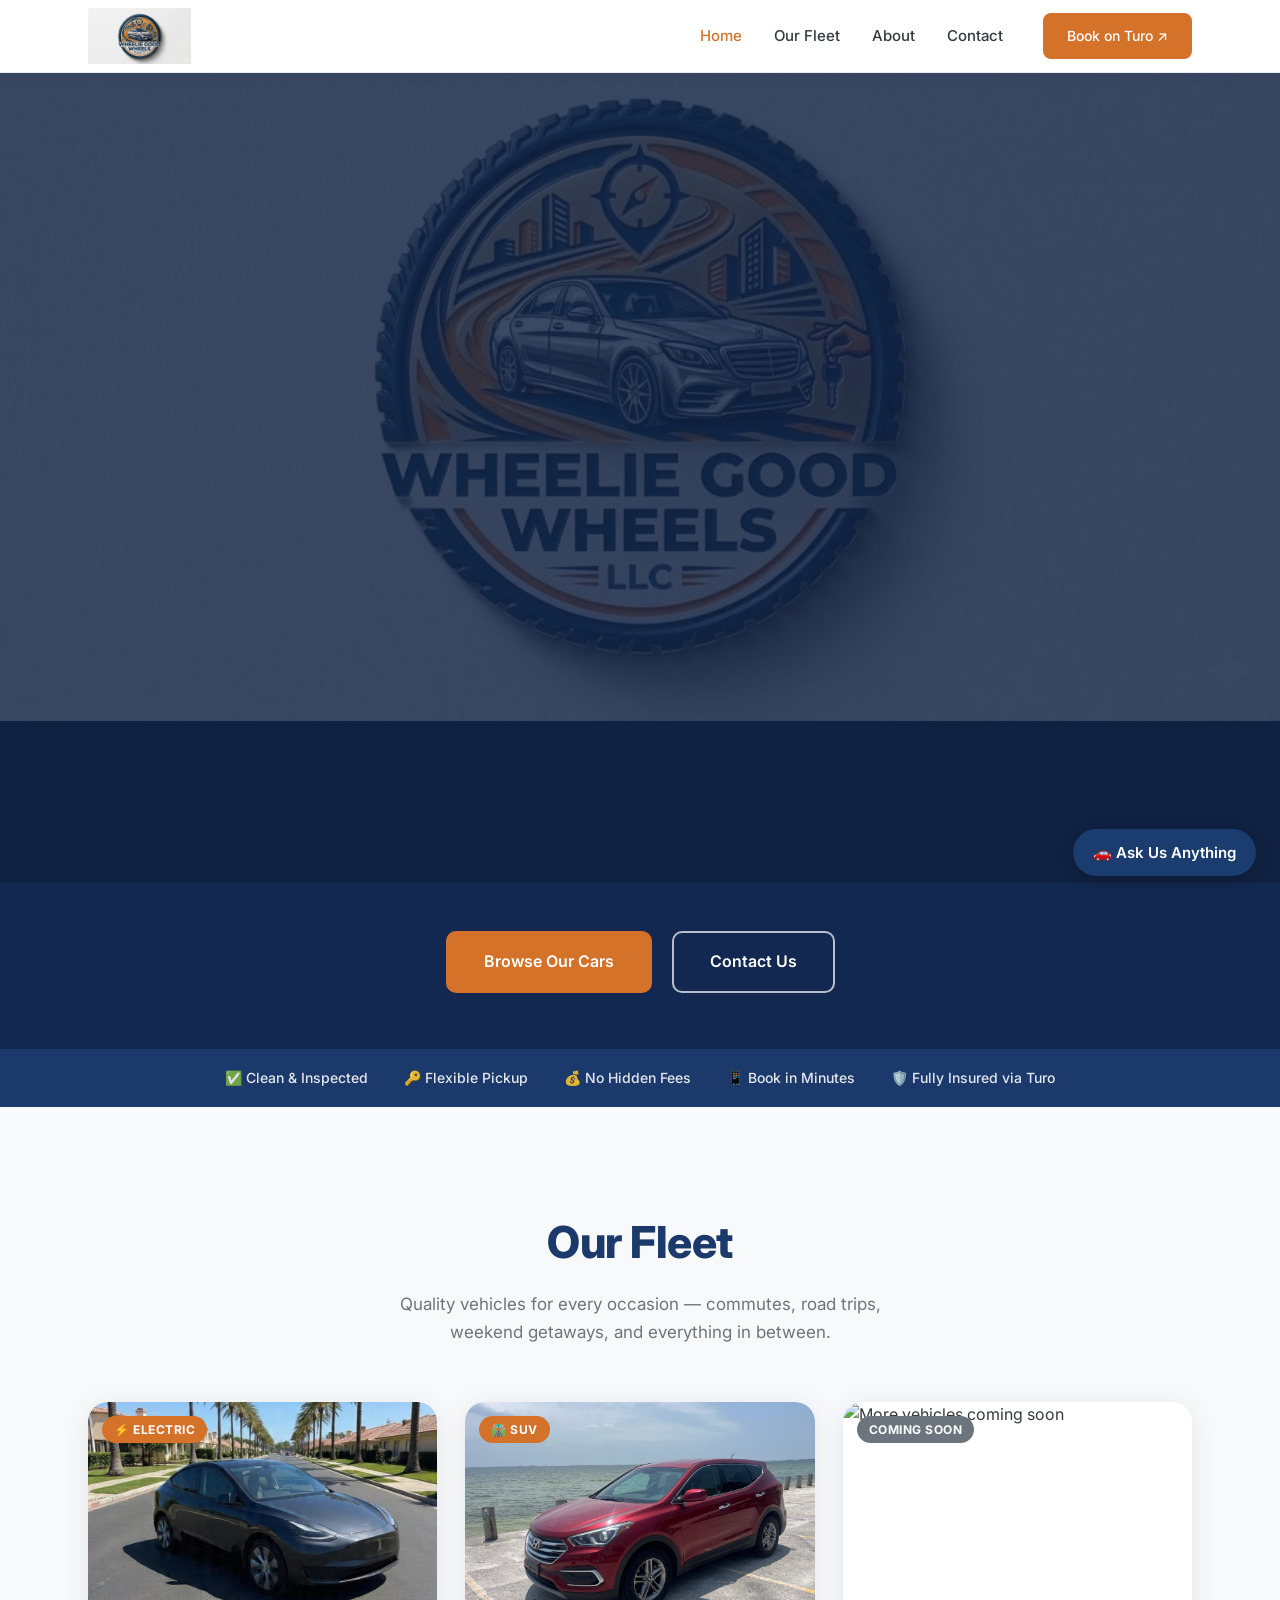
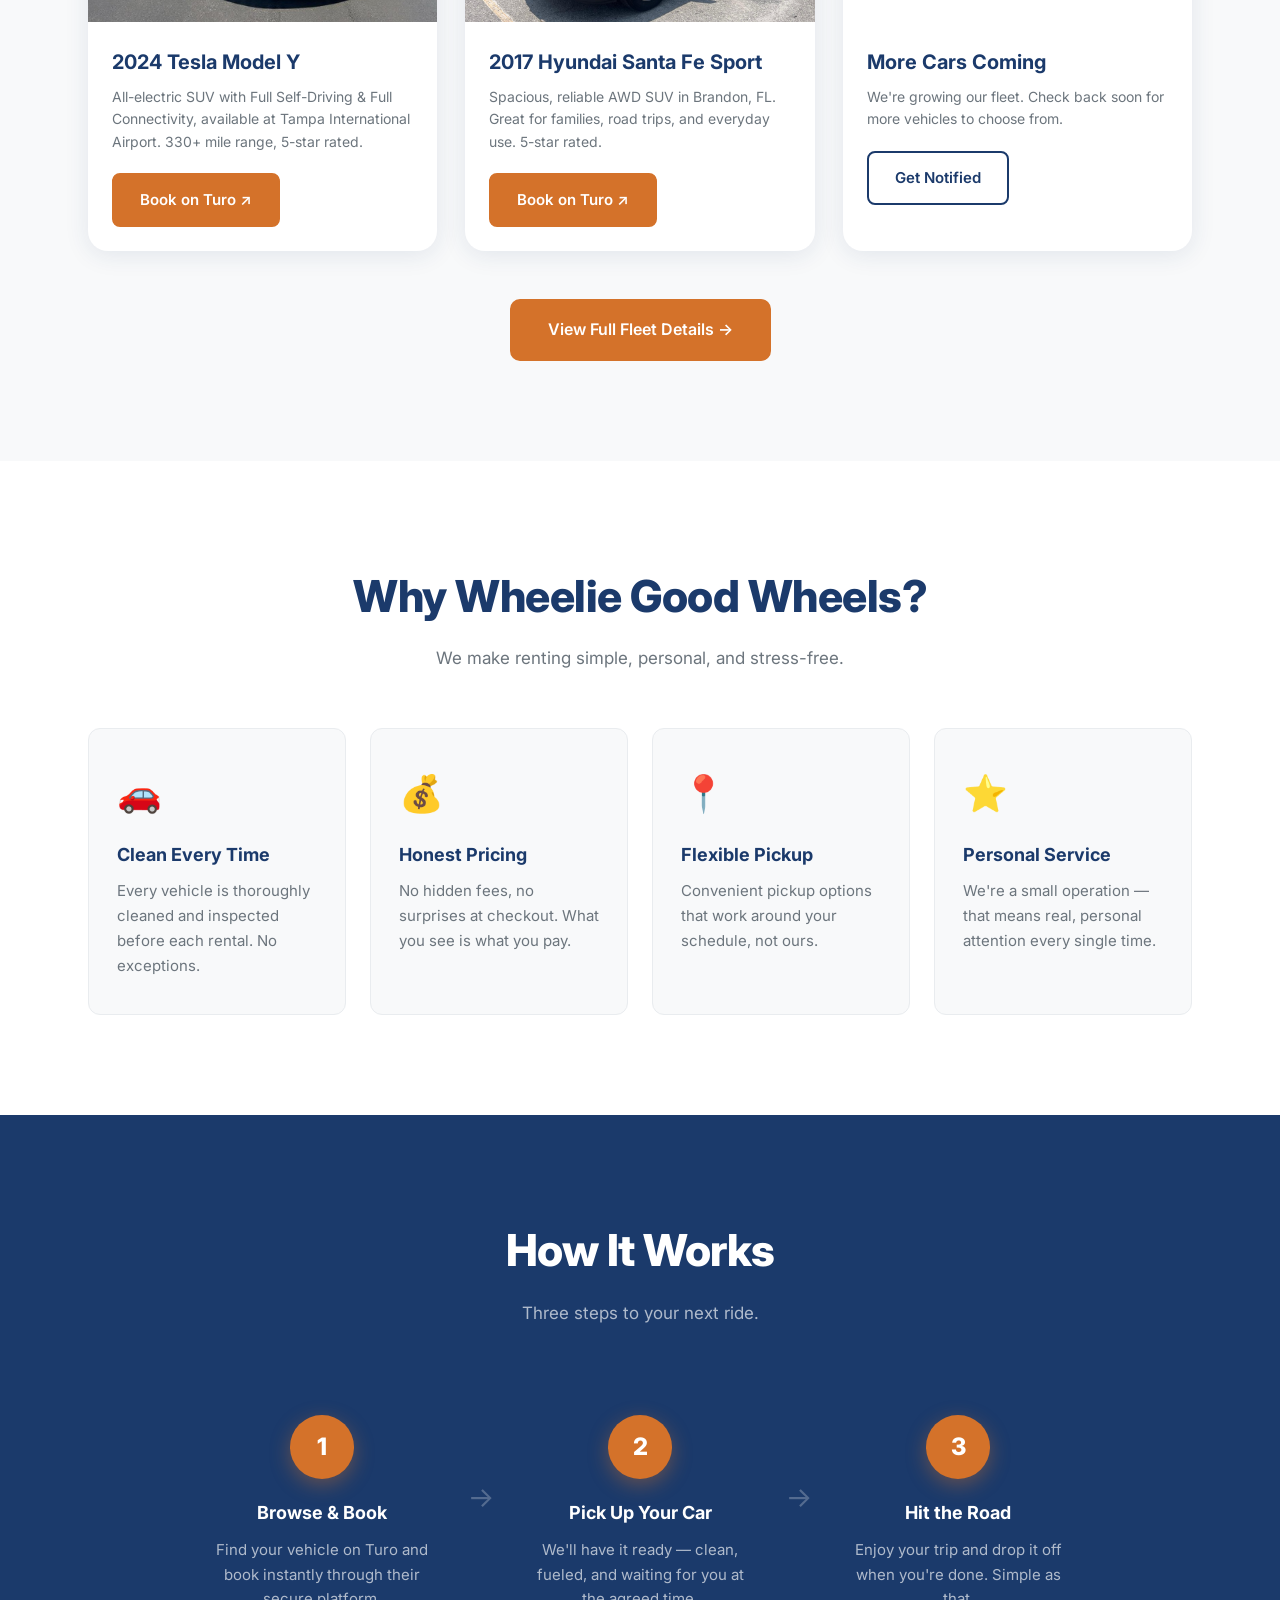
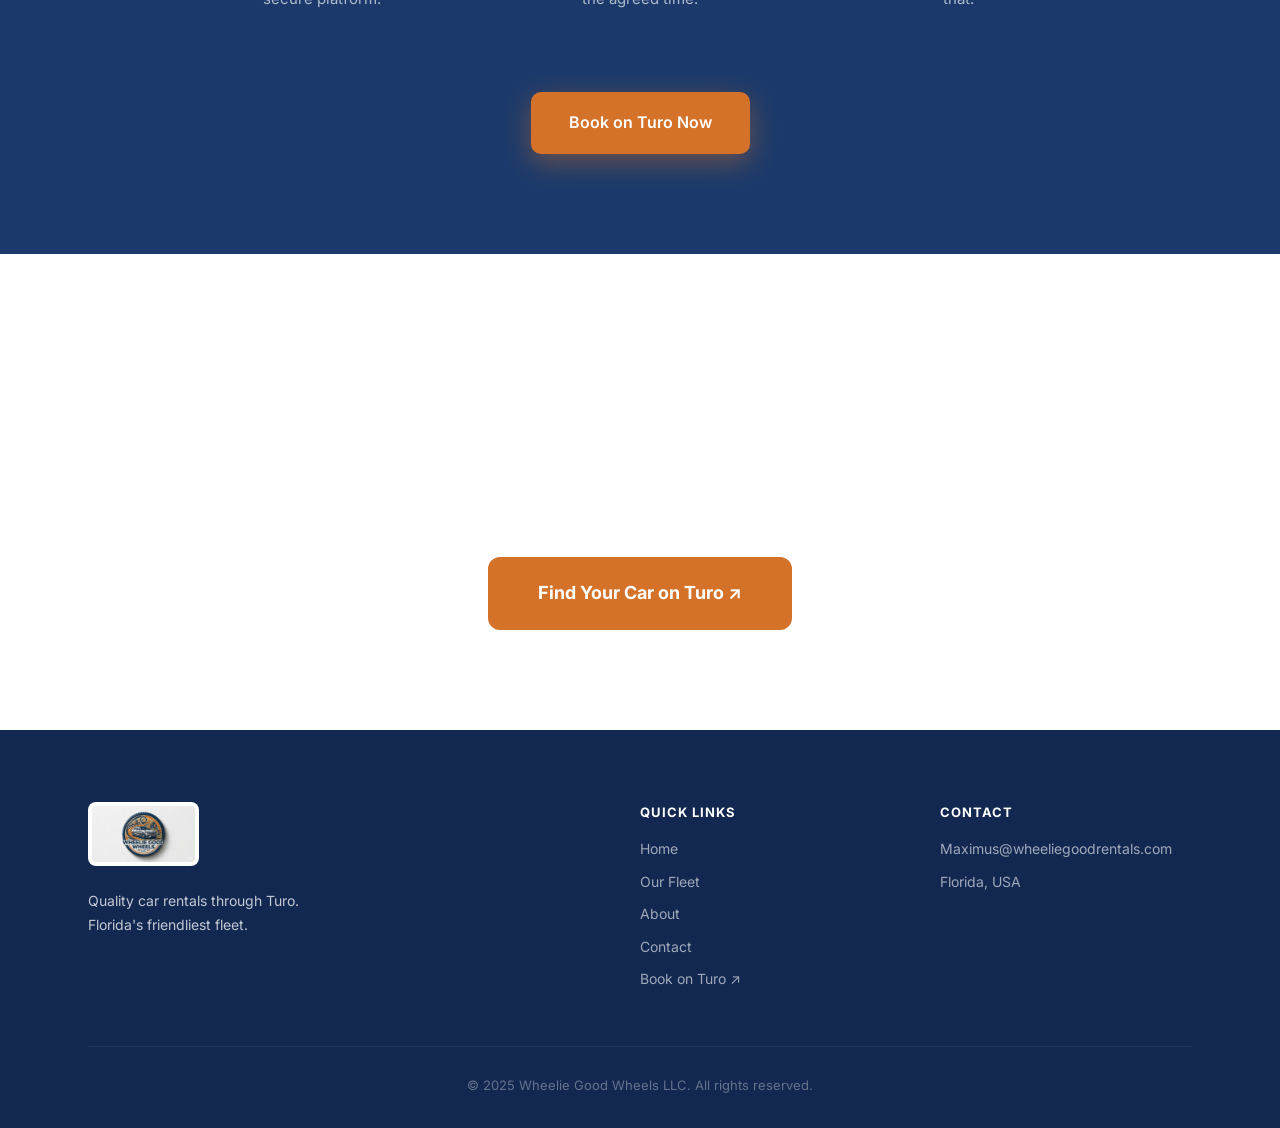
==== commit da96137c: "Update Tesla Model Y: Autopilot -> Full Self-Driving (FSD) + Full Connectivity" ====
--- a/index.html
+++ b/index.html
@@ -41,23 +41,13 @@
     <div class="hero-logo-watermark" aria-hidden="true">
       <img src="logo.jpg" alt="" />
     </div>
-    <div class="container hero-inner">
-      <div class="hero-content">
-        <div class="hero-badge-pill">🏆 5-Star Rated on Turo</div>
-        <h1>Your Ride.<br/><span class="highlight">Your Rules.</span></h1>
-        <p class="hero-sub">Skip the rental counter. Get a clean, reliable car delivered to you — booked in minutes through Turo.</p>
-        <div class="hero-buttons">
-          <a href="https://turo.com/us/en/suv-rental/united-states/brandon-fl/tesla/model-y/3444633" target="_blank" class="btn btn-primary btn-lg">Browse Our Cars</a>
-          <a href="contact.html" class="btn btn-white-outline btn-lg">Contact Us</a>
-        </div>
-        <div class="hero-stats">
-          <div class="stat"><strong>5★</strong><span>Turo Rating</span></div>
-          <div class="stat-divider"></div>
-          <div class="stat"><strong>Florida</strong><span>Service Area</span></div>
-          <div class="stat-divider"></div>
-          <div class="stat"><strong>Fast</strong><span>Easy Booking</span></div>
-        </div>
-      </div>
+  </section>
+
+  <!-- HERO BUTTONS -->
+  <section class="hero-buttons-bar">
+    <div class="container hero-buttons-inner">
+      <a href="https://turo.com/us/en/suv-rental/united-states/brandon-fl/tesla/model-y/3444633" target="_blank" class="btn btn-primary btn-lg">Browse Our Cars</a>
+      <a href="contact.html" class="btn btn-white-outline btn-lg">Contact Us</a>
     </div>
   </section>
 
@@ -87,7 +77,7 @@
           </div>
           <div class="fleet-info">
             <h3>2024 Tesla Model Y</h3>
-            <p>All-electric, Autopilot-equipped SUV available at Tampa International Airport. 330+ mile range, 5-star rated.</p>
+            <p>All-electric SUV with Full Self-Driving & Full Connectivity, available at Tampa International Airport. 330+ mile range, 5-star rated.</p>
             <a href="https://turo.com/us/en/suv-rental/united-states/brandon-fl/tesla/model-y/3444633" target="_blank" class="btn btn-primary">Book on Turo ↗</a>
           </div>
         </div>
--- a/styles.css
+++ b/styles.css
@@ -74,7 +74,7 @@
 @media (max-width: 820px) { .nav-links { display: none; } .hamburger { display: block; } }
 
 /* ---- HERO ---- */
-.hero { position: relative; min-height: 92vh; display: flex; align-items: center; overflow: hidden; }
+.hero { position: relative; height: 72vw; max-height: 90vh; overflow: hidden; }
 .hero-bg {
   position: absolute; inset: 0;
   background-color: var(--navy-dark);
@@ -89,18 +89,20 @@
   position: absolute; inset: 0;
   z-index: 2;
   display: flex;
-  align-items: center;
+  align-items: flex-start;
   justify-content: center;
+  overflow: hidden;
   pointer-events: none;
 }
 .hero-logo-watermark img {
-  width: 33vw;
-  max-width: 480px;
-  min-width: 200px;
+  width: 132vw;
+  max-width: 1900px;
+  min-width: 800px;
+  margin-top: -4%;
   opacity: 0.18;
   mix-blend-mode: screen;
 }
-.hero-inner { position: relative; z-index: 3; padding: 100px 0 80px; }
+/* hero-inner removed */
 .hero-content { max-width: 640px; }
 .hero-badge-pill {
   display: inline-block;
@@ -133,6 +135,8 @@
 @media (max-width: 600px) { .hero { min-height: 85vh; } .hero-content h1 { letter-spacing: -1px; } }
 
 /* ---- TRUST BAR ---- */
+.hero-buttons-bar { background: var(--navy-dark); padding: 48px 0 56px; }
+.hero-buttons-inner { display: flex; gap: 20px; justify-content: center; flex-wrap: wrap; }
 .trust-bar { background: var(--navy); padding: 18px 0; }
 .trust-inner { display: flex; align-items: center; justify-content: center; gap: 36px; flex-wrap: wrap; }
 .trust-item { color: rgba(255,255,255,0.88); font-size: 14px; font-weight: 500; white-space: nowrap; }
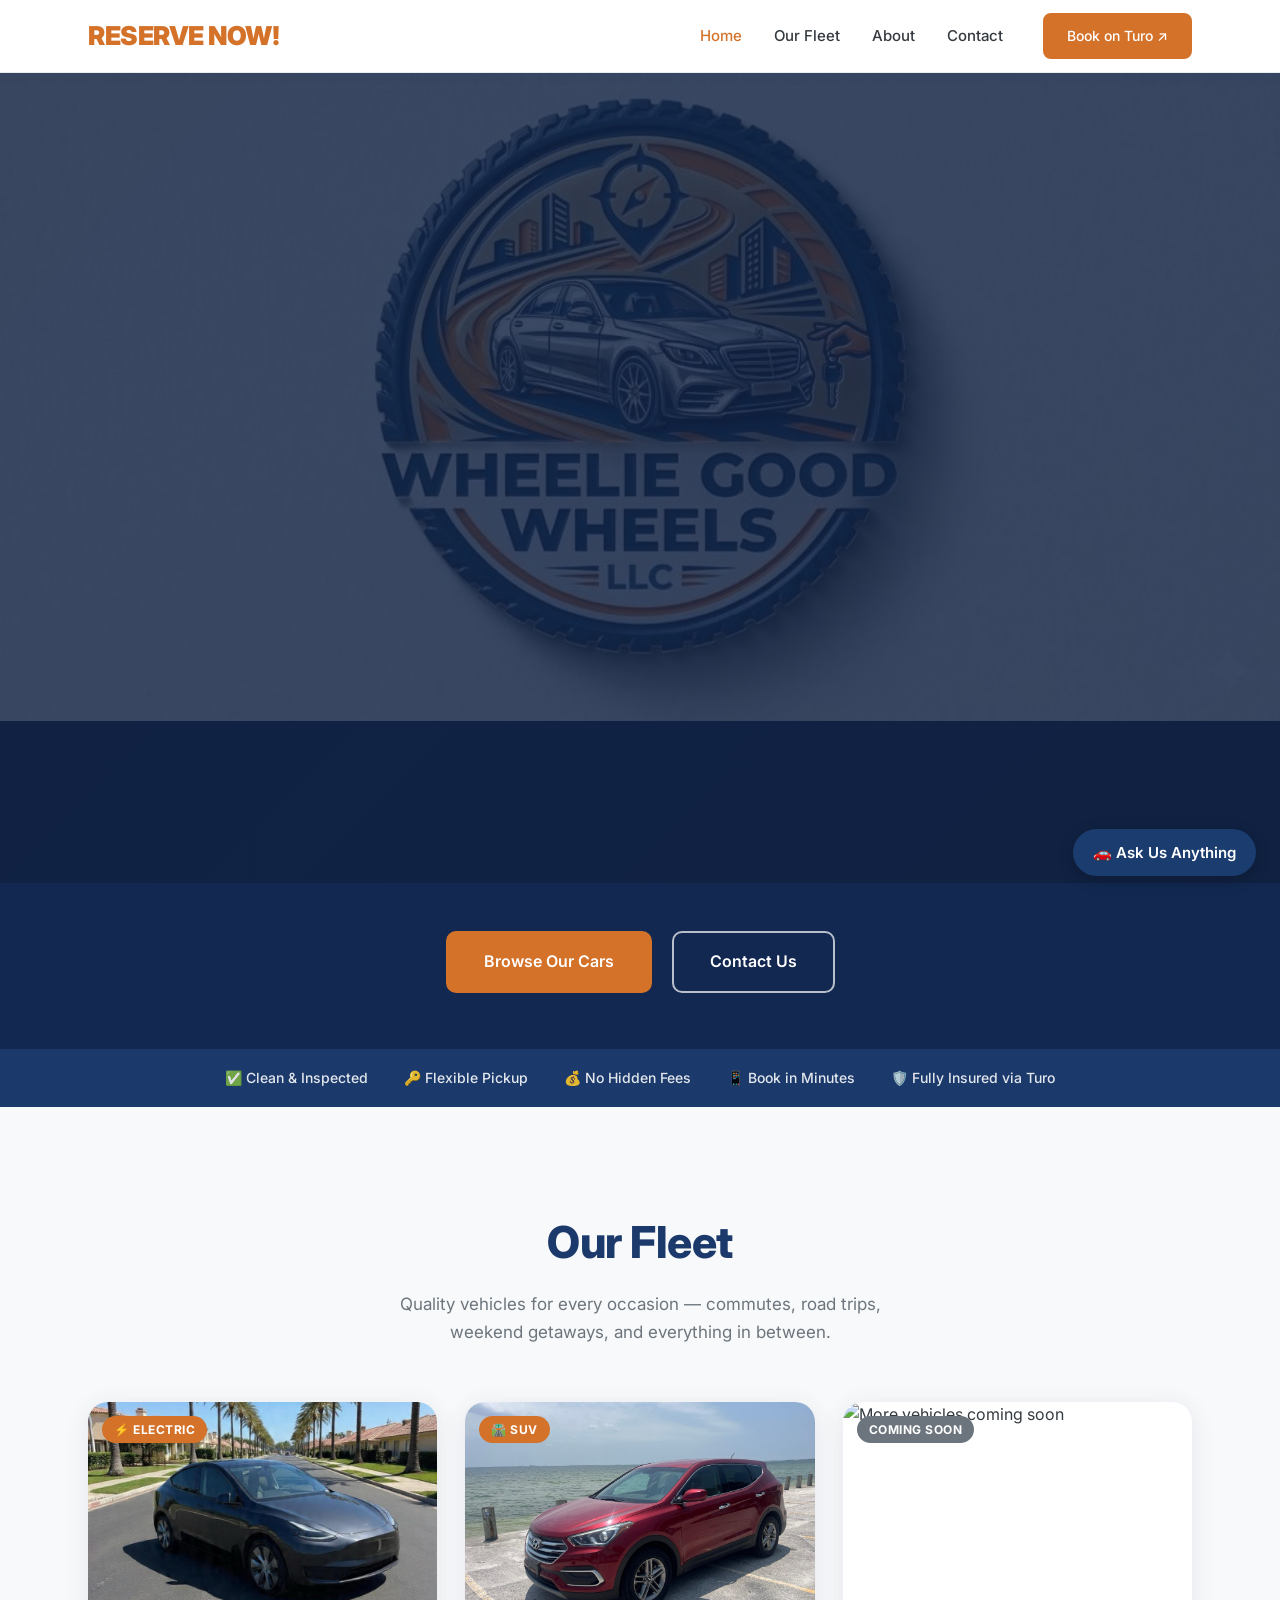
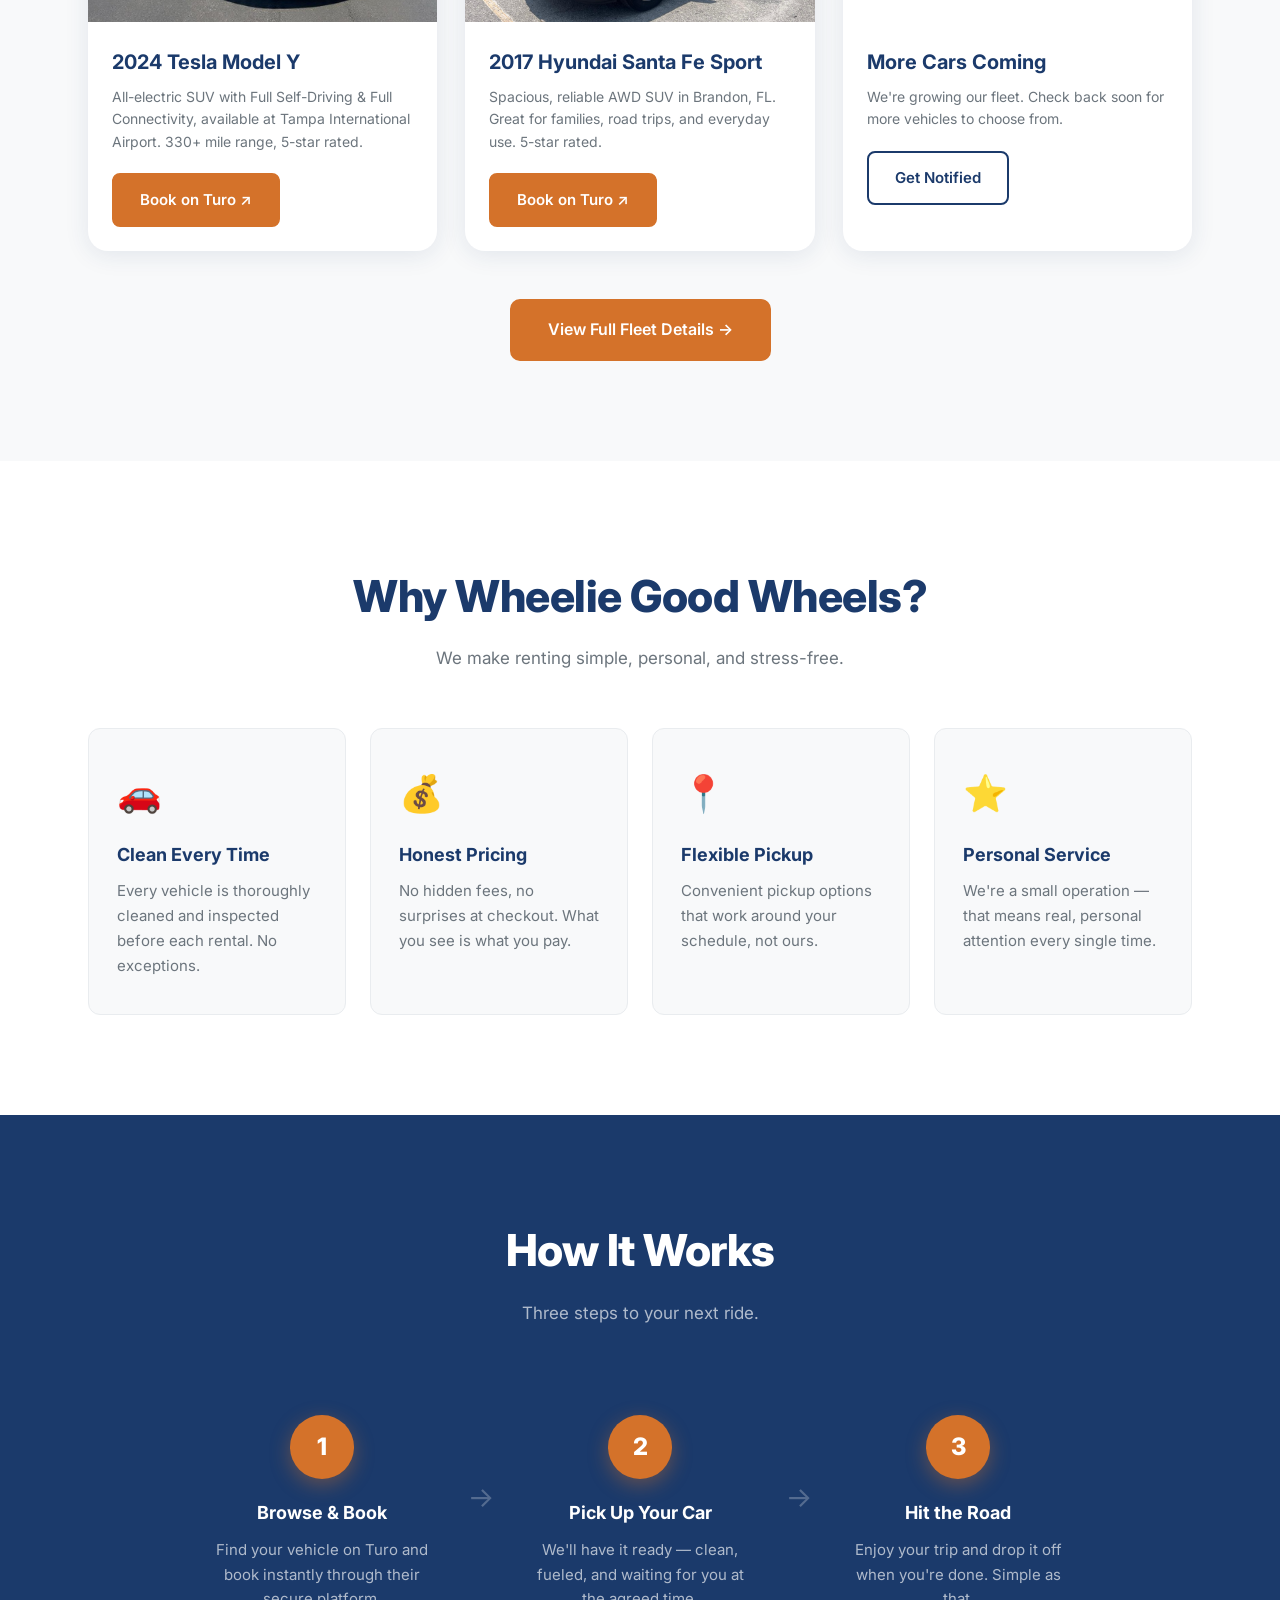
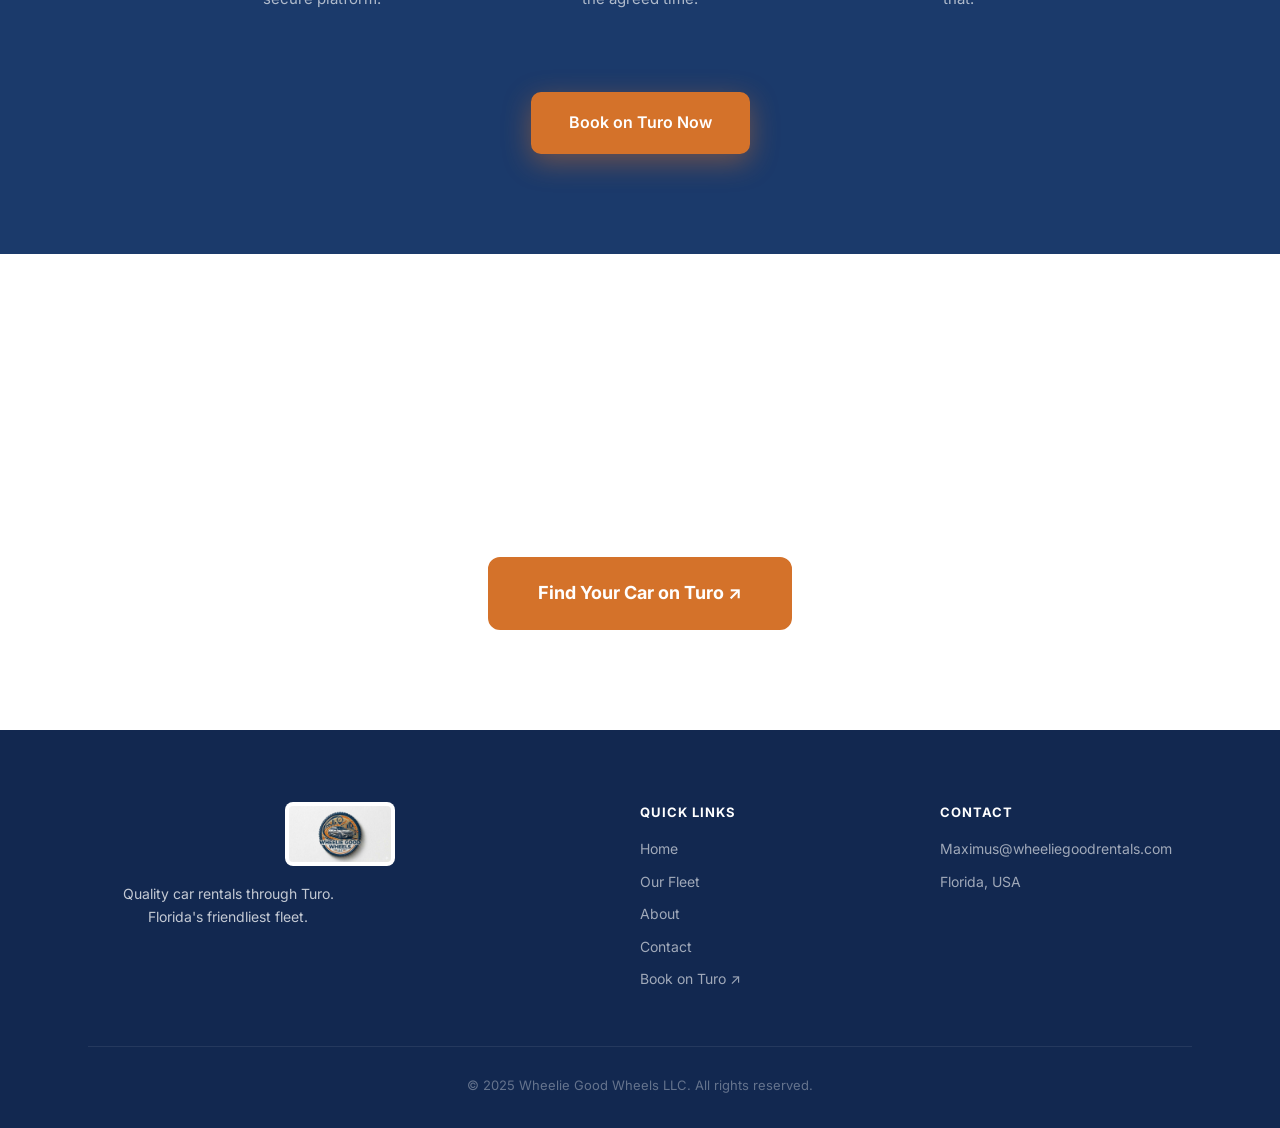
==== commit 9104fb66: "Replace navbar logo with Reserve Now! text" ====
--- a/index.html
+++ b/index.html
@@ -14,7 +14,7 @@
   <nav class="navbar">
     <div class="container nav-inner">
       <a href="index.html" class="logo">
-        <img src="logo.jpg" alt="Wheelie Good Wheels LLC" />
+        Reserve Now!
       </a>
       <ul class="nav-links">
         <li><a href="index.html" class="active">Home</a></li>
--- a/styles.css
+++ b/styles.css
@@ -62,6 +62,8 @@
 .navbar { position: sticky; top: 0; z-index: 100; background: var(--white); border-bottom: 1px solid var(--gray-200); box-shadow: 0 2px 12px rgba(27,58,107,0.08); }
 .nav-inner { display: flex; align-items: center; justify-content: space-between; height: 72px; }
 .logo img { height: 56px; width: auto; display: block; }
+.logo { text-decoration: none; font-size: 26px; font-weight: 900; color: var(--orange); letter-spacing: -0.5px; text-transform: uppercase; transition: opacity 0.2s; }
+.logo:hover { opacity: 0.85; }
 .nav-links { display: flex; align-items: center; gap: 32px; list-style: none; }
 .nav-links a { text-decoration: none; color: var(--gray-800); font-weight: 500; font-size: 15px; transition: color 0.2s; }
 .nav-links a:hover, .nav-links a.active { color: var(--orange); }
@@ -201,8 +203,8 @@
 .footer { background: var(--navy-dark); color: rgba(255,255,255,0.75); padding: 72px 0 32px; }
 .footer-top { display: grid; grid-template-columns: 2fr 1fr 1fr; gap: 48px; margin-bottom: 56px; }
 @media (max-width: 768px) { .footer-top { grid-template-columns: 1fr; gap: 36px; } }
-.footer-logo { height: 64px; width: auto; margin-bottom: 16px; border-radius: 8px; background: var(--white); padding: 4px; }
-.footer-brand p { font-size: 14px; line-height: 1.7; max-width: 280px; }
+.footer-logo { height: 64px; width: auto; margin-bottom: 16px; border-radius: 8px; background: var(--white); padding: 4px; display: block; margin-left: auto; margin-right: auto; }
+.footer-brand p { font-size: 14px; line-height: 1.7; max-width: 280px; text-align: center; }
 .footer-nav, .footer-contact { display: flex; flex-direction: column; gap: 10px; }
 .footer-nav strong, .footer-contact strong { color: var(--white); font-size: 13px; text-transform: uppercase; letter-spacing: 1px; margin-bottom: 6px; }
 .footer-nav a, .footer-contact a, .footer-contact span { color: rgba(255,255,255,0.6); text-decoration: none; font-size: 14px; transition: color 0.2s; }
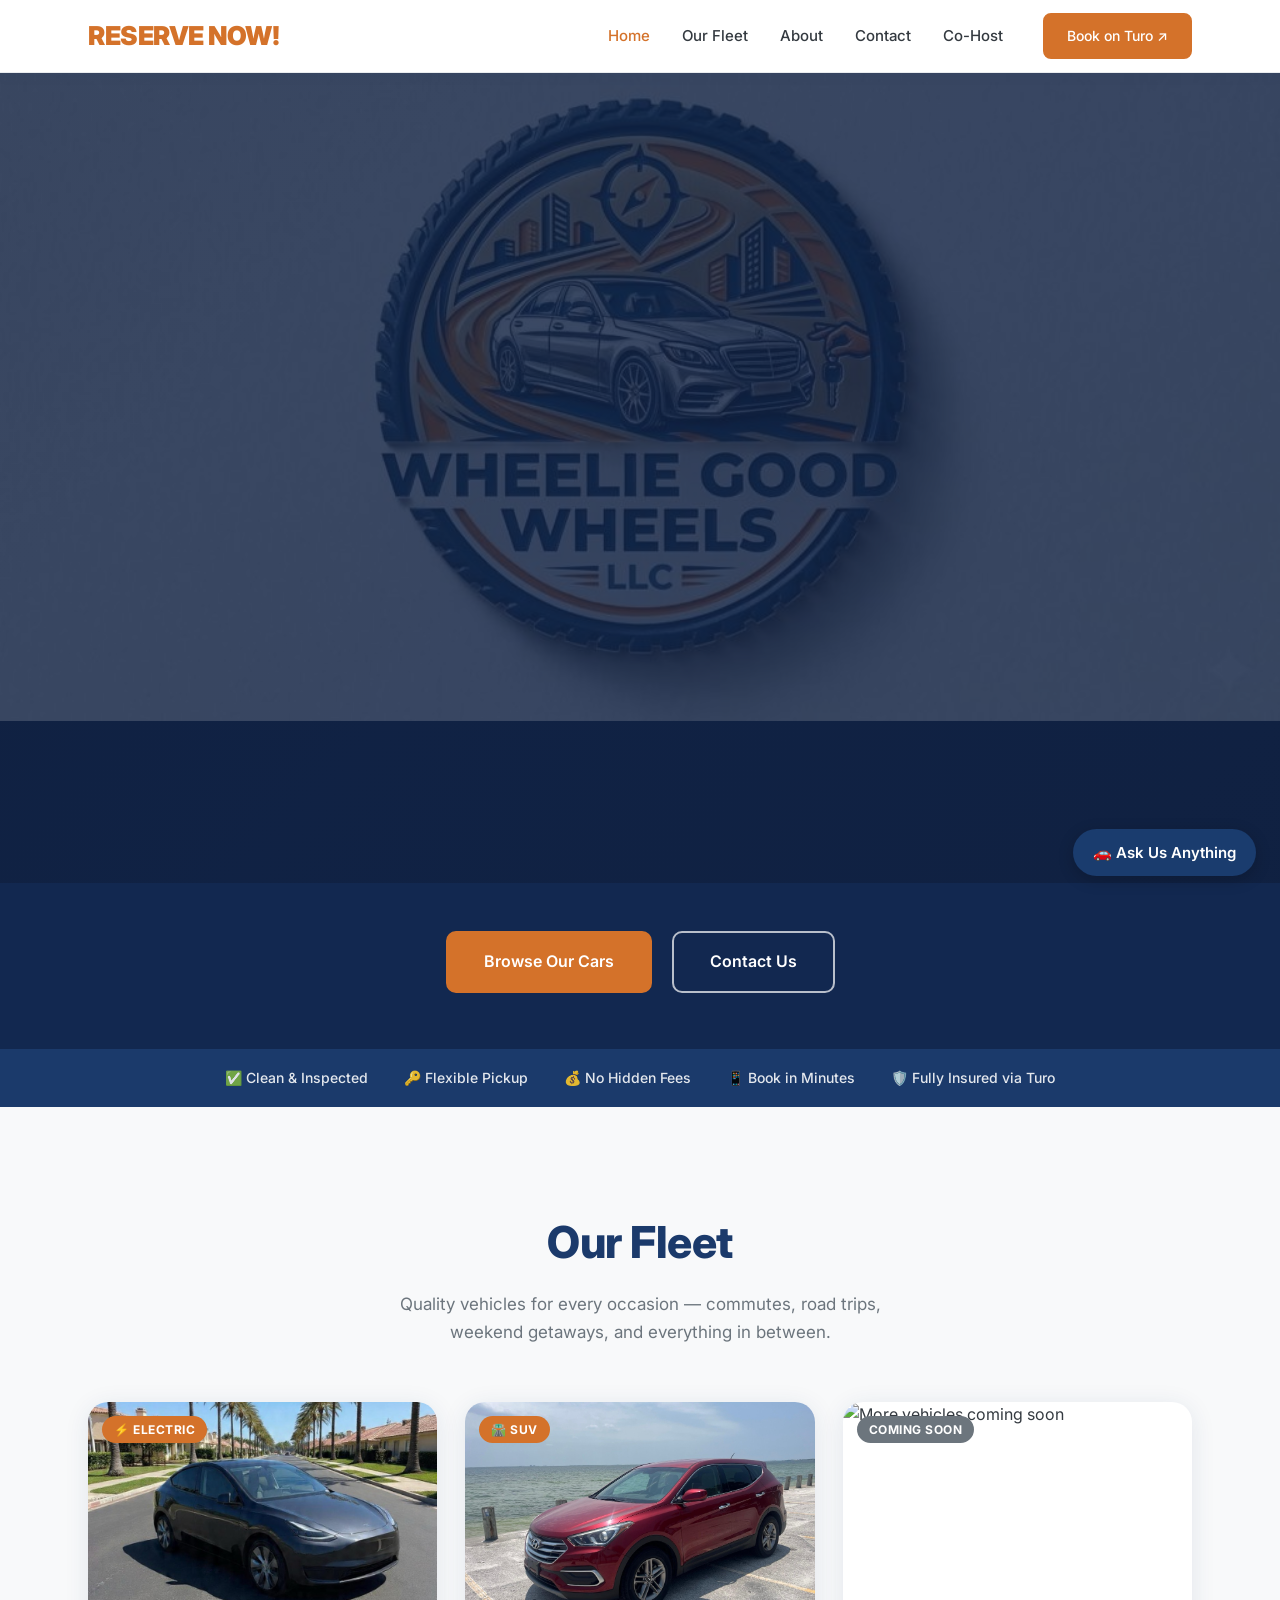
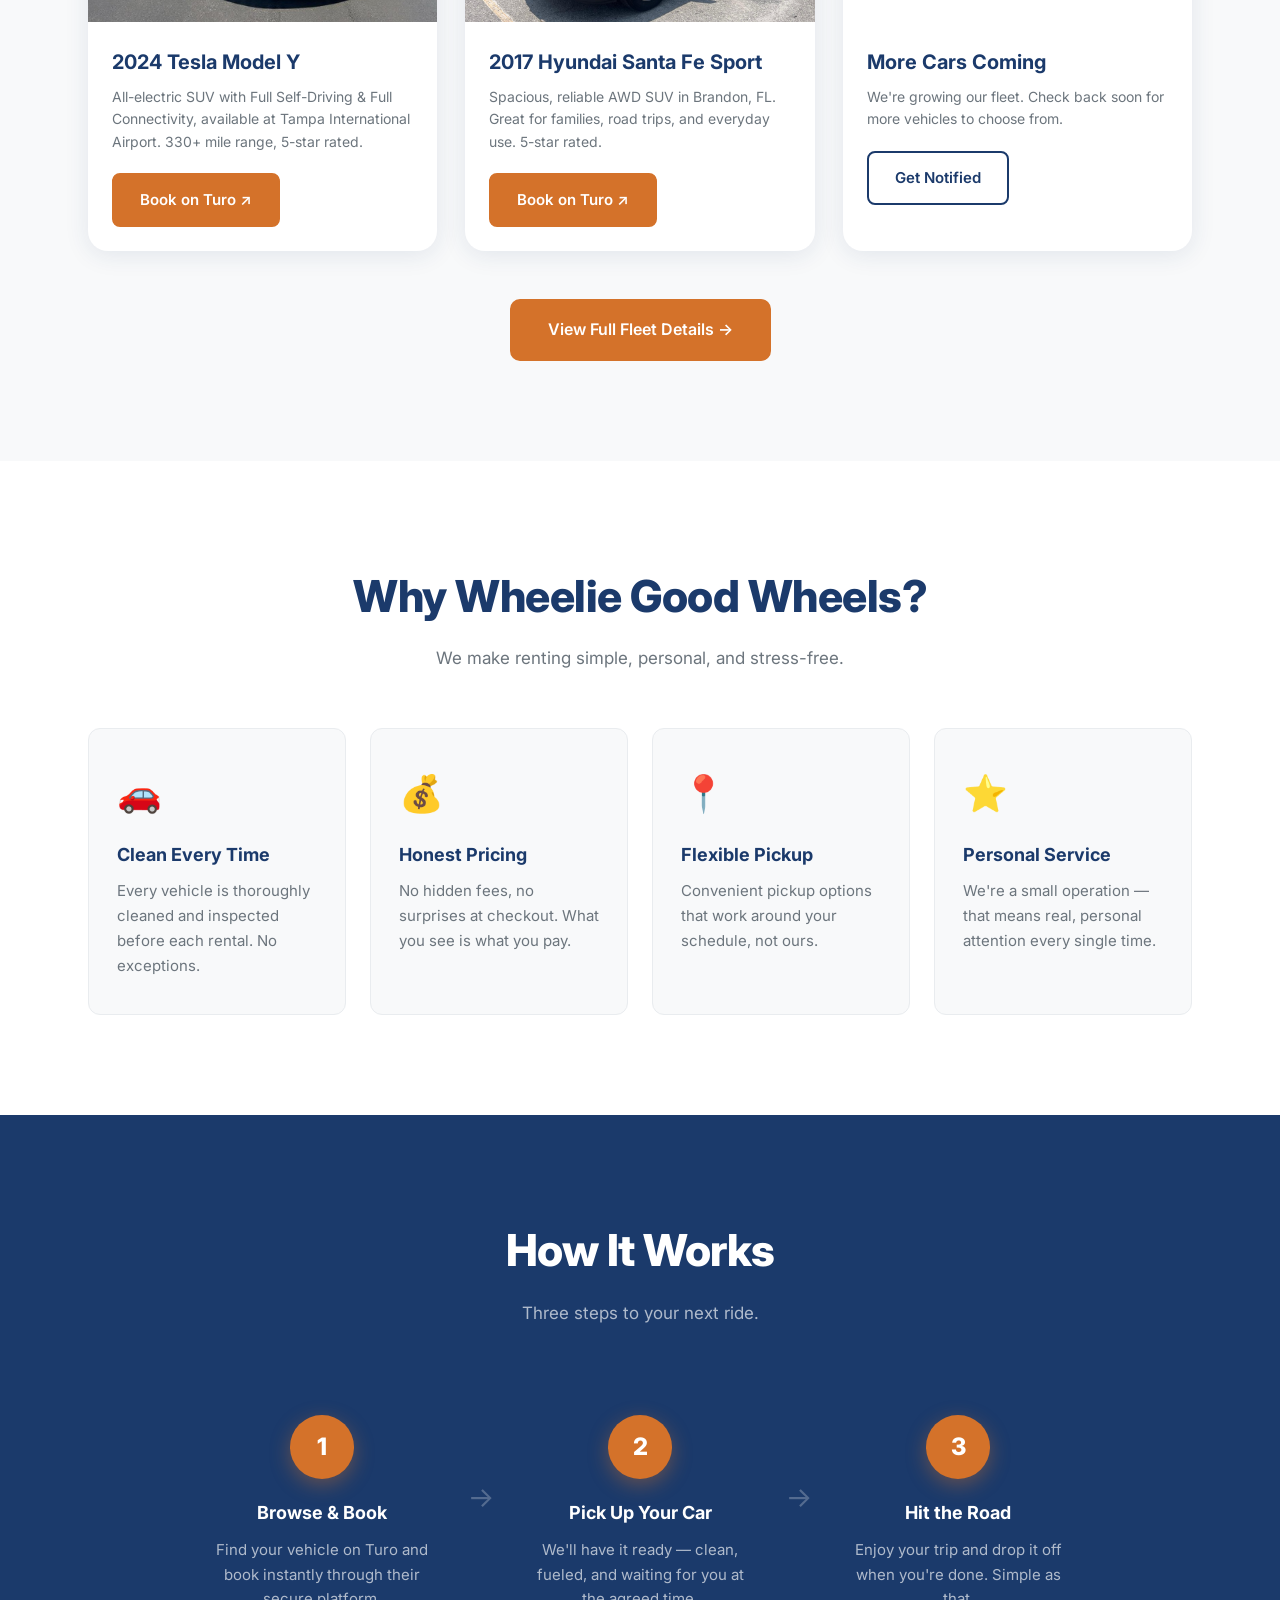
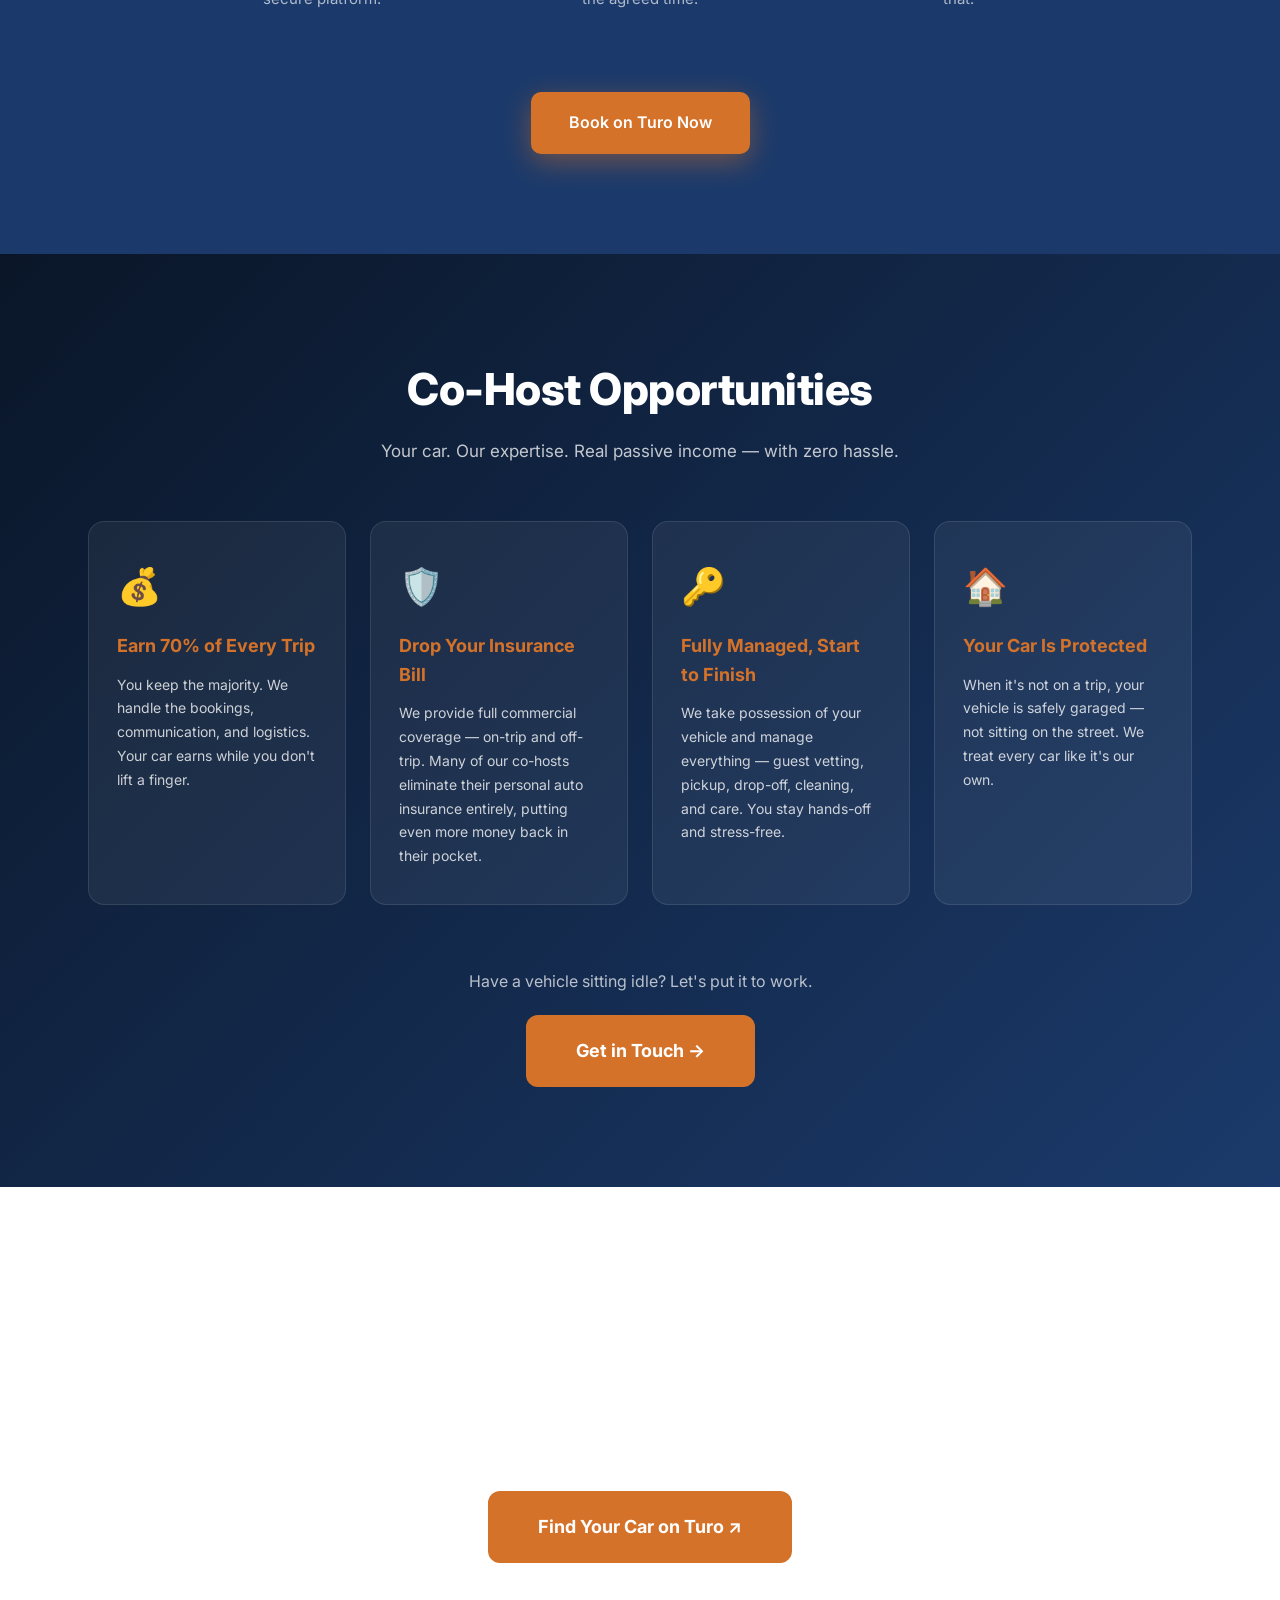
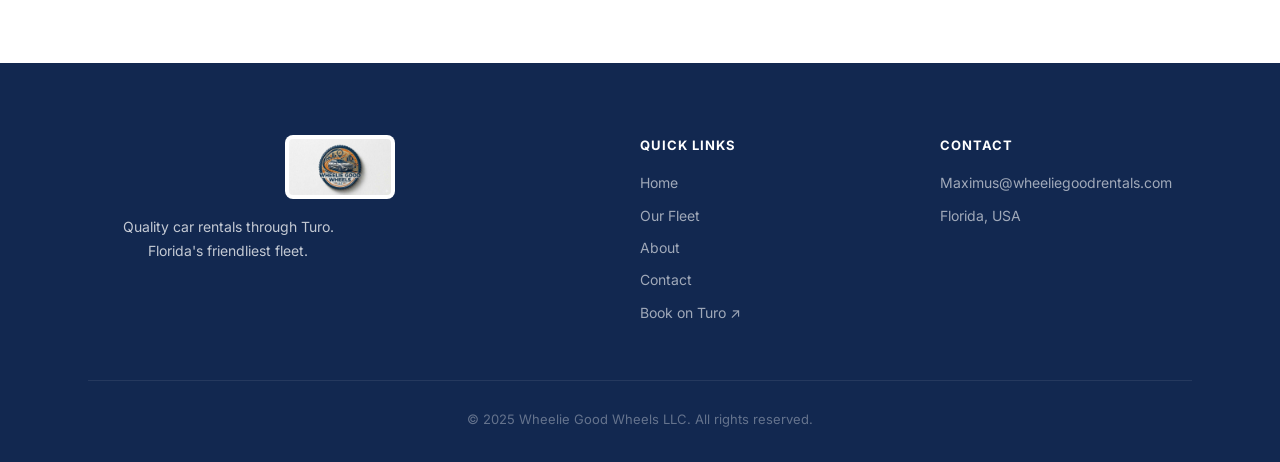
==== commit 3012d978: "Add Co-Host Opportunities section with nav link" ====
--- a/index.html
+++ b/index.html
@@ -21,6 +21,7 @@
         <li><a href="fleet.html">Our Fleet</a></li>
         <li><a href="about.html">About</a></li>
         <li><a href="contact.html">Contact</a></li>
+        <li><a href="#cohost">Co-Host</a></li>
         <li><a href="https://turo.com/us/en/suv-rental/united-states/brandon-fl/tesla/model-y/3444633" target="_blank" class="btn btn-primary">Book on Turo ↗</a></li>
       </ul>
       <button class="hamburger" id="hamburger" aria-label="Open menu">&#9776;</button>
@@ -180,6 +181,42 @@
     </div>
   </section>
 
+  <!-- CO-HOST OPPORTUNITIES -->
+  <section class="cohost" id="cohost">
+    <div class="container">
+      <div class="section-header">
+        <h2 class="section-title" style="color:#fff;">Co-Host Opportunities</h2>
+        <p class="section-sub" style="color:rgba(255,255,255,0.75);">Your car. Our expertise. Real passive income — with zero hassle.</p>
+      </div>
+      <div class="cohost-grid">
+        <div class="cohost-card">
+          <div class="cohost-icon">💰</div>
+          <h3>Earn 70% of Every Trip</h3>
+          <p>You keep the majority. We handle the bookings, communication, and logistics. Your car earns while you don't lift a finger.</p>
+        </div>
+        <div class="cohost-card">
+          <div class="cohost-icon">🛡️</div>
+          <h3>Drop Your Insurance Bill</h3>
+          <p>We provide full commercial coverage — on-trip and off-trip. Many of our co-hosts eliminate their personal auto insurance entirely, putting even more money back in their pocket.</p>
+        </div>
+        <div class="cohost-card">
+          <div class="cohost-icon">🔑</div>
+          <h3>Fully Managed, Start to Finish</h3>
+          <p>We take possession of your vehicle and manage everything — guest vetting, pickup, drop-off, cleaning, and care. You stay hands-off and stress-free.</p>
+        </div>
+        <div class="cohost-card">
+          <div class="cohost-icon">🏠</div>
+          <h3>Your Car Is Protected</h3>
+          <p>When it's not on a trip, your vehicle is safely garaged — not sitting on the street. We treat every car like it's our own.</p>
+        </div>
+      </div>
+      <div class="cohost-cta">
+        <p>Have a vehicle sitting idle? Let's put it to work.</p>
+        <a href="contact.html" class="btn btn-primary btn-xl">Get in Touch →</a>
+      </div>
+    </div>
+  </section>
+
   <!-- CTA BANNER -->
   <section class="cta-banner">
     <div class="cta-bg"></div>
--- a/styles.css
+++ b/styles.css
@@ -175,6 +175,17 @@
 
 /* ---- HOW IT WORKS ---- */
 .how-it-works { padding: 100px 0; background: var(--navy); }
+
+/* CO-HOST */
+.cohost { padding: 100px 0; background: linear-gradient(135deg, #0a1628 0%, #1b3a6b 100%); }
+.cohost-grid { display: grid; grid-template-columns: repeat(auto-fit, minmax(220px, 1fr)); gap: 24px; margin: 56px 0 48px; }
+.cohost-card { background: rgba(255,255,255,0.06); border: 1px solid rgba(255,255,255,0.1); border-radius: 16px; padding: 36px 28px; transition: transform 0.25s, background 0.25s; }
+.cohost-card:hover { transform: translateY(-4px); background: rgba(255,255,255,0.10); }
+.cohost-icon { font-size: 36px; margin-bottom: 16px; }
+.cohost-card h3 { font-size: 18px; font-weight: 700; color: var(--orange); margin-bottom: 12px; }
+.cohost-card p { font-size: 14px; color: rgba(255,255,255,0.78); line-height: 1.7; }
+.cohost-cta { text-align: center; padding-top: 16px; }
+.cohost-cta p { color: rgba(255,255,255,0.7); font-size: 16px; margin-bottom: 20px; }
 .how-it-works .section-title { color: var(--white); }
 .how-it-works .section-sub { color: rgba(255,255,255,0.65); }
 .steps { display: flex; align-items: flex-start; justify-content: center; gap: 16px; flex-wrap: wrap; margin-top: 0; }
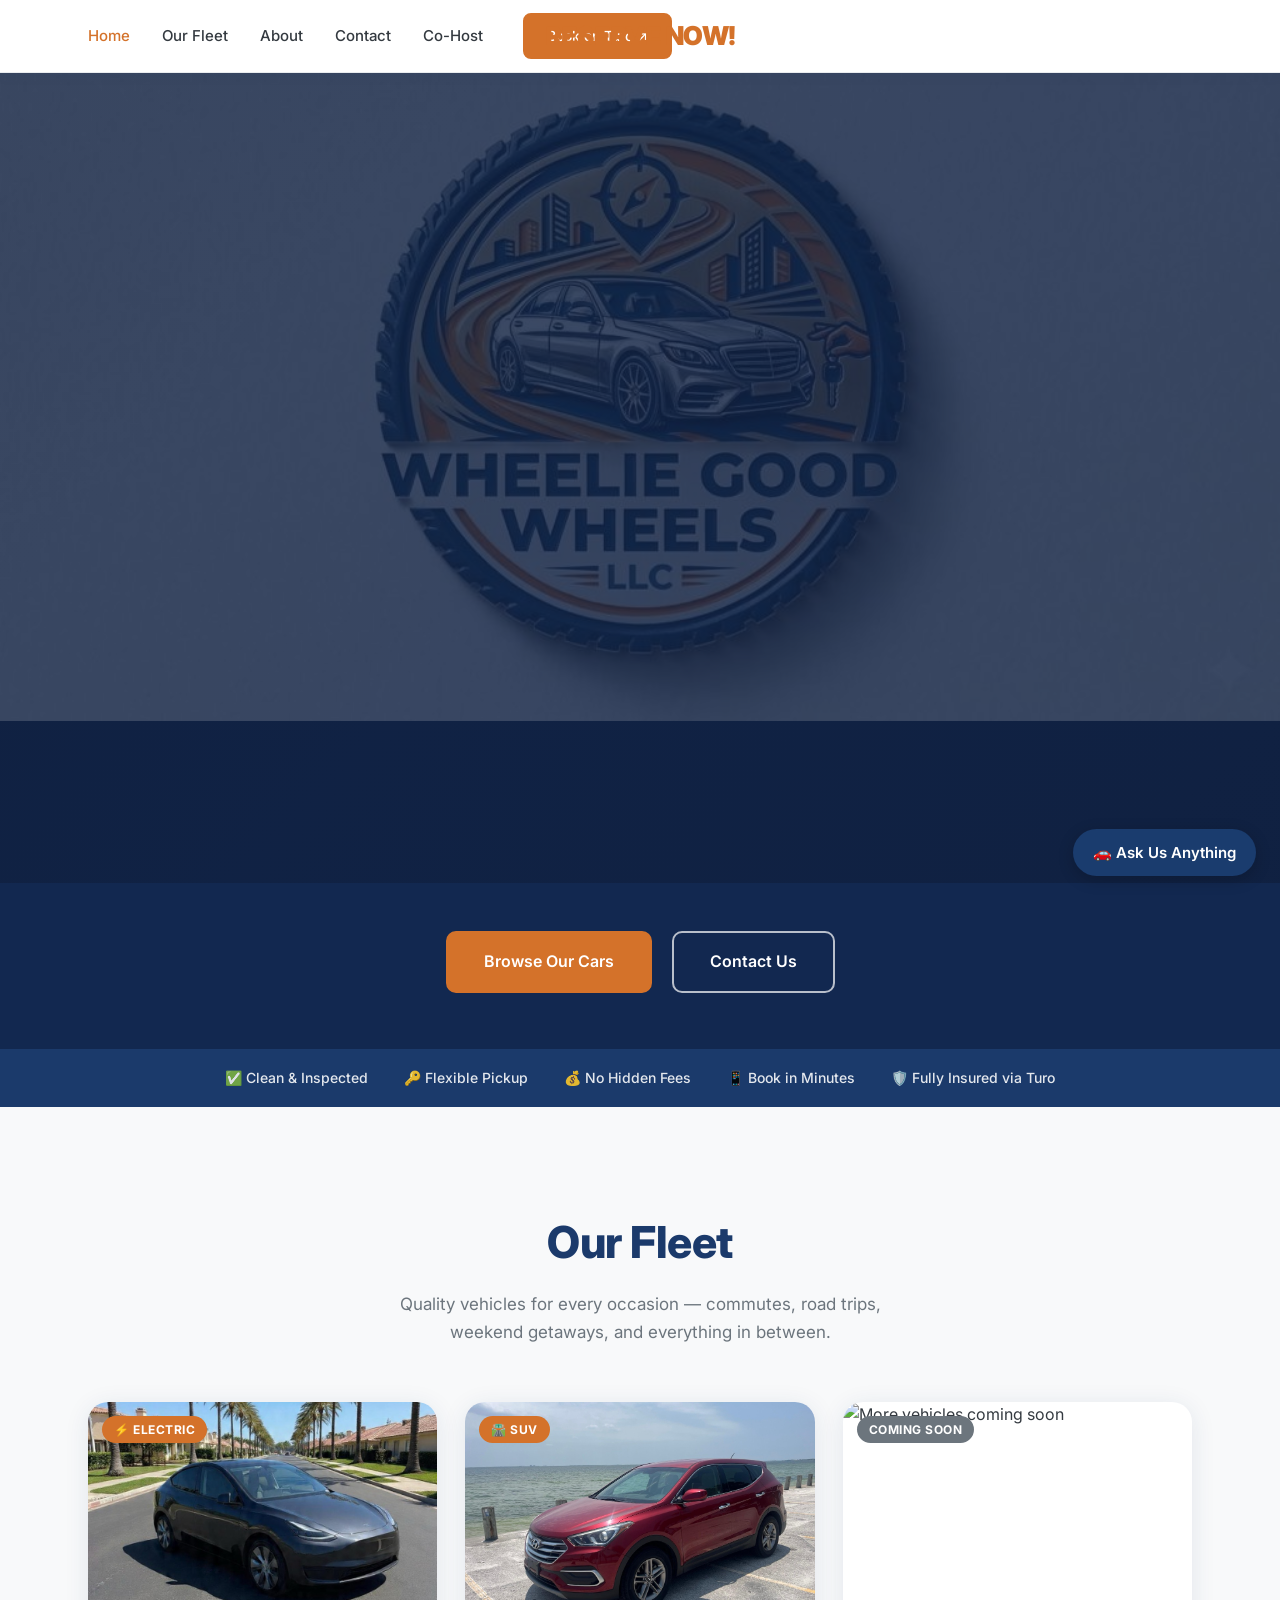
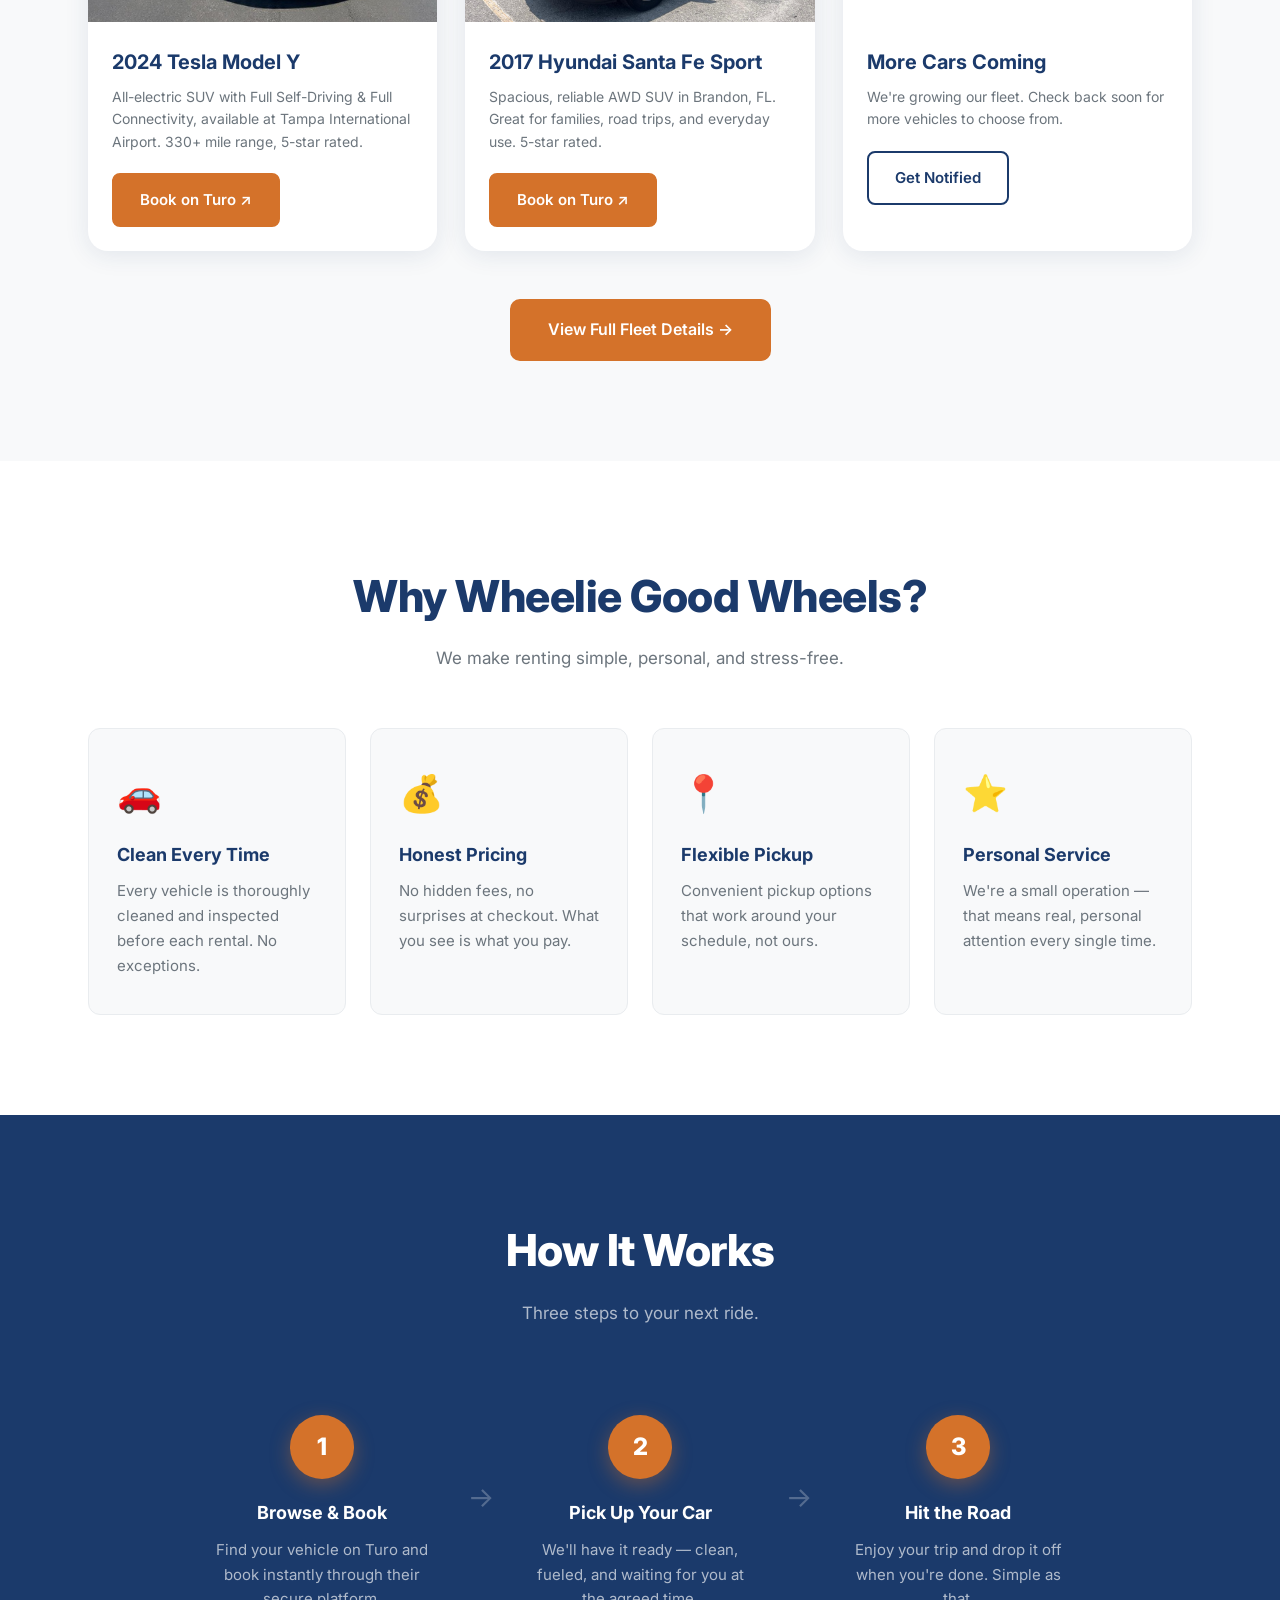
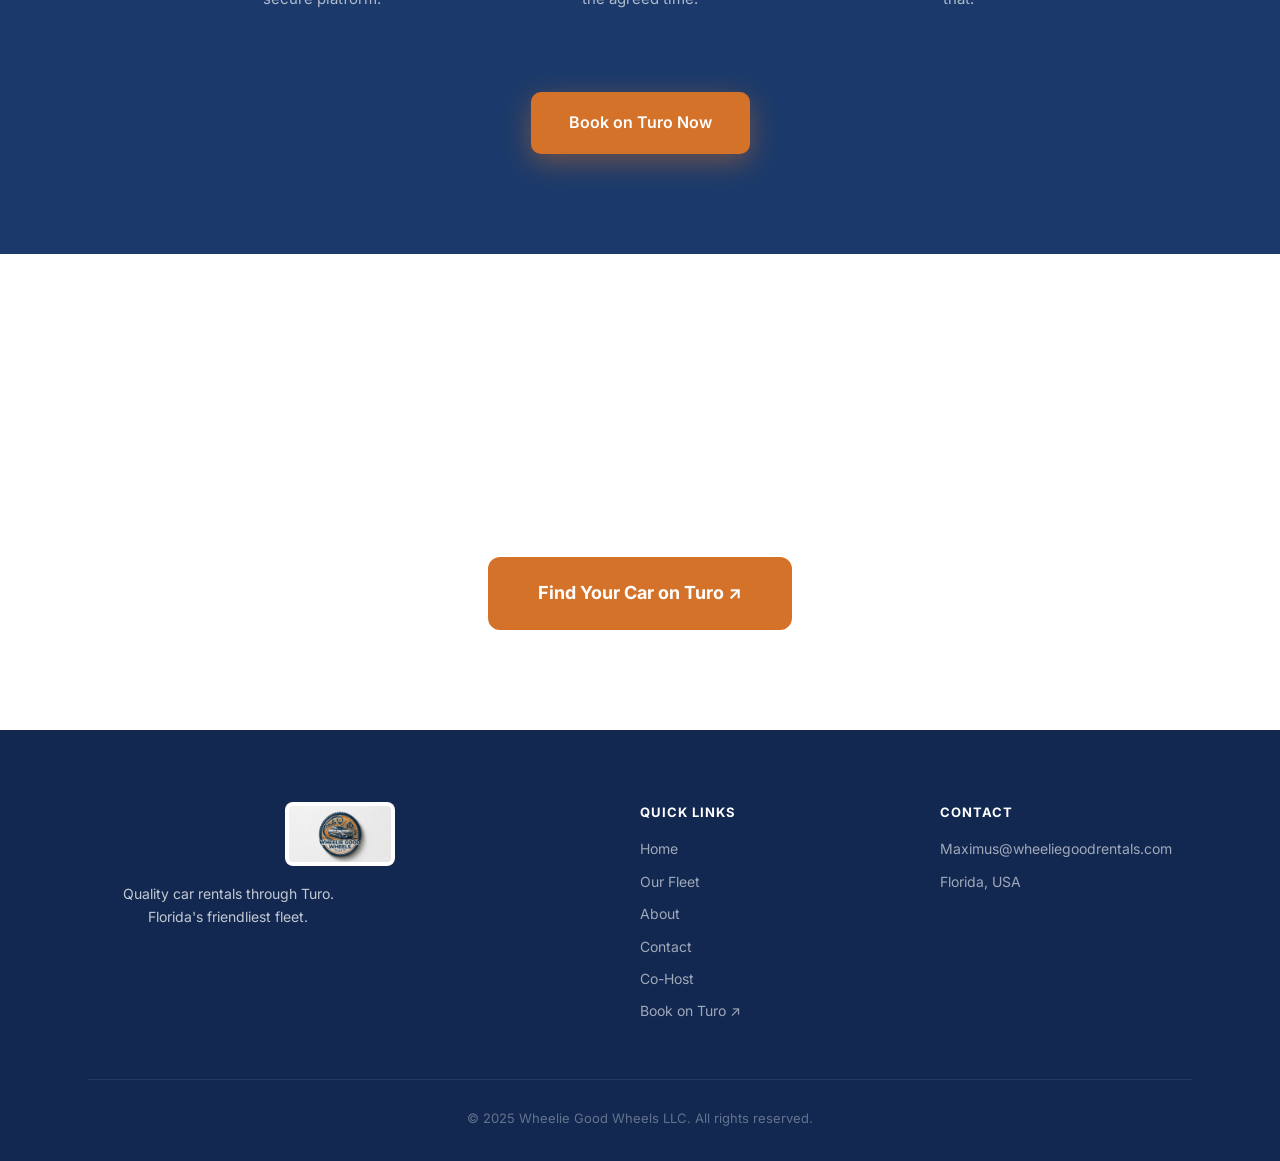
==== commit 476121ab: "Center Reserve Now!, add standalone cohost.html page, add Co-Host to all nav + footer" ====
--- a/index.html
+++ b/index.html
@@ -21,7 +21,7 @@
         <li><a href="fleet.html">Our Fleet</a></li>
         <li><a href="about.html">About</a></li>
         <li><a href="contact.html">Contact</a></li>
-        <li><a href="#cohost">Co-Host</a></li>
+        <li><a href="cohost.html">Co-Host</a></li>
         <li><a href="https://turo.com/us/en/suv-rental/united-states/brandon-fl/tesla/model-y/3444633" target="_blank" class="btn btn-primary">Book on Turo ↗</a></li>
       </ul>
       <button class="hamburger" id="hamburger" aria-label="Open menu">&#9776;</button>
@@ -31,6 +31,7 @@
       <a href="fleet.html">Our Fleet</a>
       <a href="about.html">About</a>
       <a href="contact.html">Contact</a>
+      <a href="cohost.html">Co-Host</a>
       <a href="https://turo.com/us/en/suv-rental/united-states/brandon-fl/tesla/model-y/3444633" target="_blank" class="btn btn-primary">Book on Turo ↗</a>
     </div>
   </nav>
@@ -181,42 +182,6 @@
     </div>
   </section>
 
-  <!-- CO-HOST OPPORTUNITIES -->
-  <section class="cohost" id="cohost">
-    <div class="container">
-      <div class="section-header">
-        <h2 class="section-title" style="color:#fff;">Co-Host Opportunities</h2>
-        <p class="section-sub" style="color:rgba(255,255,255,0.75);">Your car. Our expertise. Real passive income — with zero hassle.</p>
-      </div>
-      <div class="cohost-grid">
-        <div class="cohost-card">
-          <div class="cohost-icon">💰</div>
-          <h3>Earn 70% of Every Trip</h3>
-          <p>You keep the majority. We handle the bookings, communication, and logistics. Your car earns while you don't lift a finger.</p>
-        </div>
-        <div class="cohost-card">
-          <div class="cohost-icon">🛡️</div>
-          <h3>Drop Your Insurance Bill</h3>
-          <p>We provide full commercial coverage — on-trip and off-trip. Many of our co-hosts eliminate their personal auto insurance entirely, putting even more money back in their pocket.</p>
-        </div>
-        <div class="cohost-card">
-          <div class="cohost-icon">🔑</div>
-          <h3>Fully Managed, Start to Finish</h3>
-          <p>We take possession of your vehicle and manage everything — guest vetting, pickup, drop-off, cleaning, and care. You stay hands-off and stress-free.</p>
-        </div>
-        <div class="cohost-card">
-          <div class="cohost-icon">🏠</div>
-          <h3>Your Car Is Protected</h3>
-          <p>When it's not on a trip, your vehicle is safely garaged — not sitting on the street. We treat every car like it's our own.</p>
-        </div>
-      </div>
-      <div class="cohost-cta">
-        <p>Have a vehicle sitting idle? Let's put it to work.</p>
-        <a href="contact.html" class="btn btn-primary btn-xl">Get in Touch →</a>
-      </div>
-    </div>
-  </section>
-
   <!-- CTA BANNER -->
   <section class="cta-banner">
     <div class="cta-bg"></div>
@@ -241,6 +206,7 @@
           <a href="fleet.html">Our Fleet</a>
           <a href="about.html">About</a>
           <a href="contact.html">Contact</a>
+          <a href="cohost.html">Co-Host</a>
           <a href="https://turo.com/us/en/suv-rental/united-states/brandon-fl/tesla/model-y/3444633" target="_blank">Book on Turo ↗</a>
         </div>
         <div class="footer-contact">
--- a/styles.css
+++ b/styles.css
@@ -60,9 +60,9 @@
 
 /* ---- NAVBAR ---- */
 .navbar { position: sticky; top: 0; z-index: 100; background: var(--white); border-bottom: 1px solid var(--gray-200); box-shadow: 0 2px 12px rgba(27,58,107,0.08); }
-.nav-inner { display: flex; align-items: center; justify-content: space-between; height: 72px; }
+.nav-inner { display: flex; align-items: center; justify-content: space-between; height: 72px; position: relative; }
 .logo img { height: 56px; width: auto; display: block; }
-.logo { text-decoration: none; font-size: 26px; font-weight: 900; color: var(--orange); letter-spacing: -0.5px; text-transform: uppercase; transition: opacity 0.2s; }
+.logo { text-decoration: none; font-size: 26px; font-weight: 900; color: var(--orange); letter-spacing: -0.5px; text-transform: uppercase; transition: opacity 0.2s; position: absolute; left: 50%; transform: translateX(-50%); white-space: nowrap; }
 .logo:hover { opacity: 0.85; }
 .nav-links { display: flex; align-items: center; gap: 32px; list-style: none; }
 .nav-links a { text-decoration: none; color: var(--gray-800); font-weight: 500; font-size: 15px; transition: color 0.2s; }
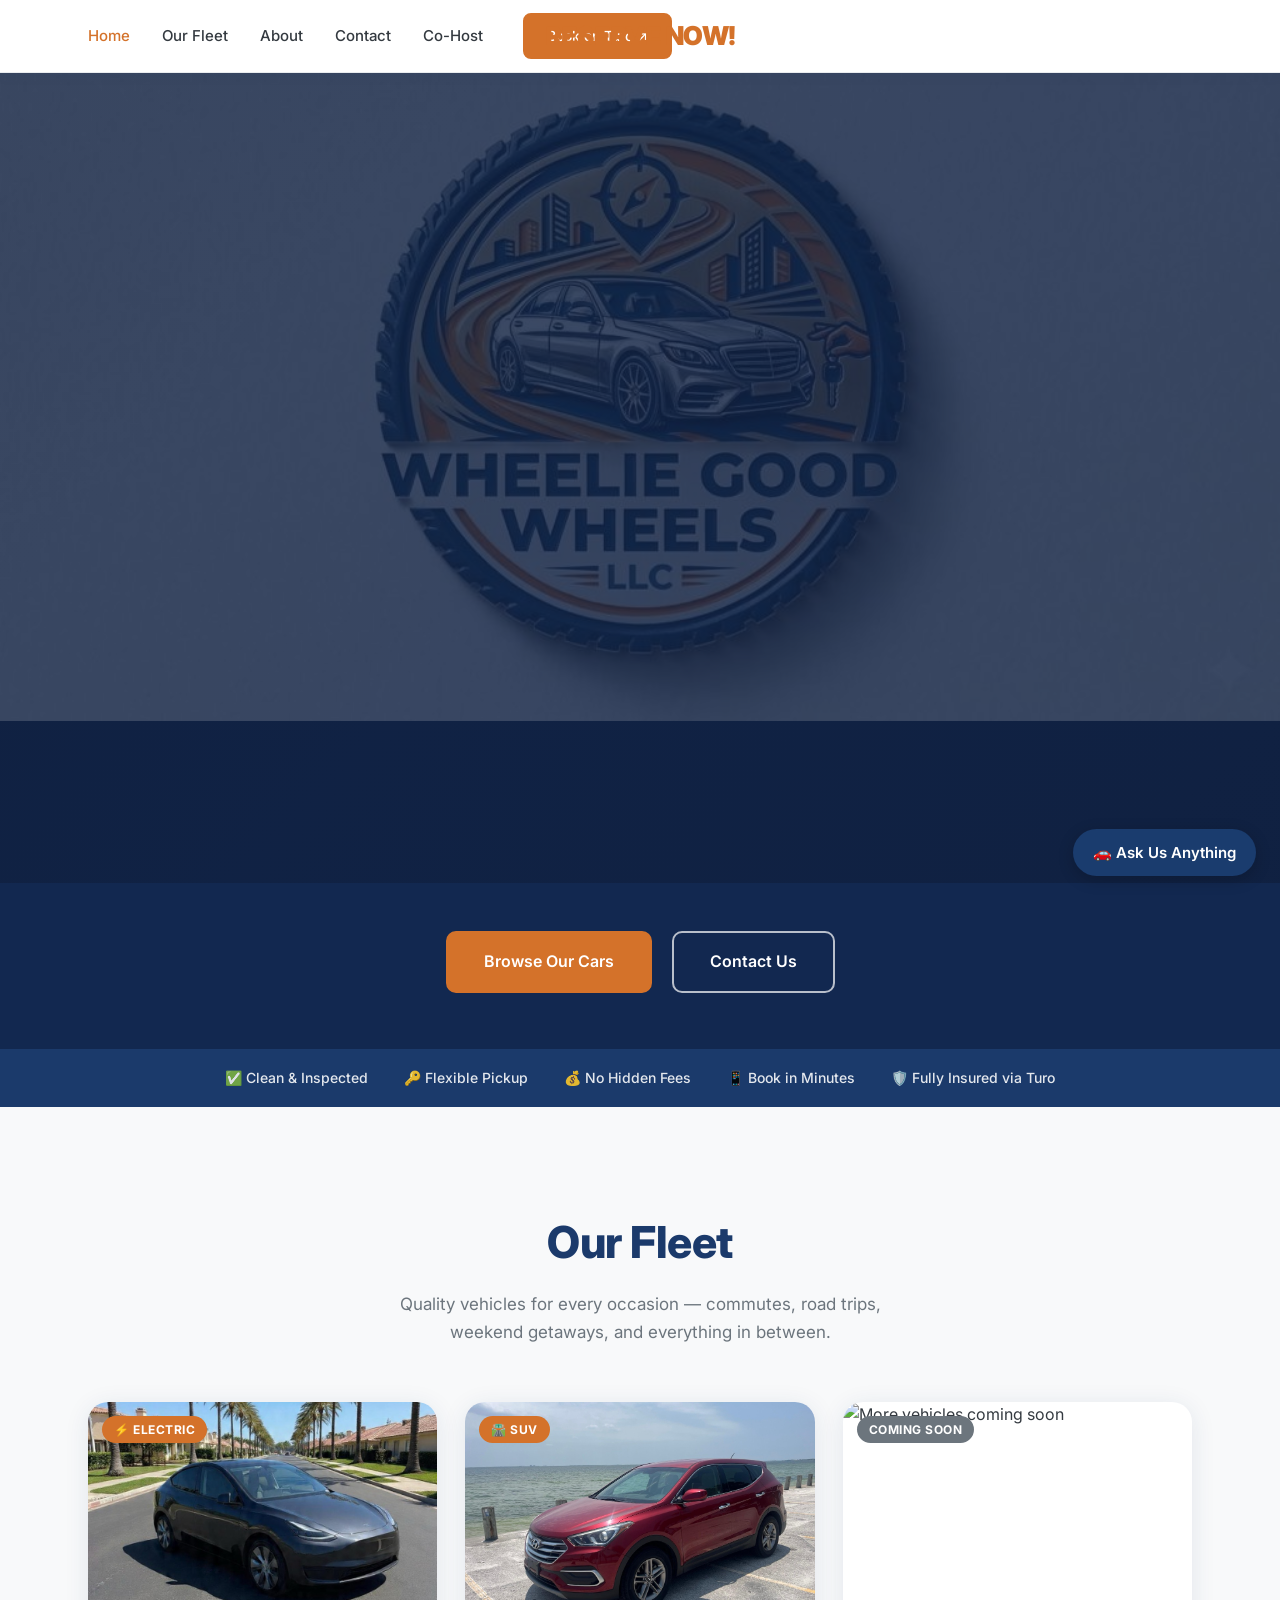
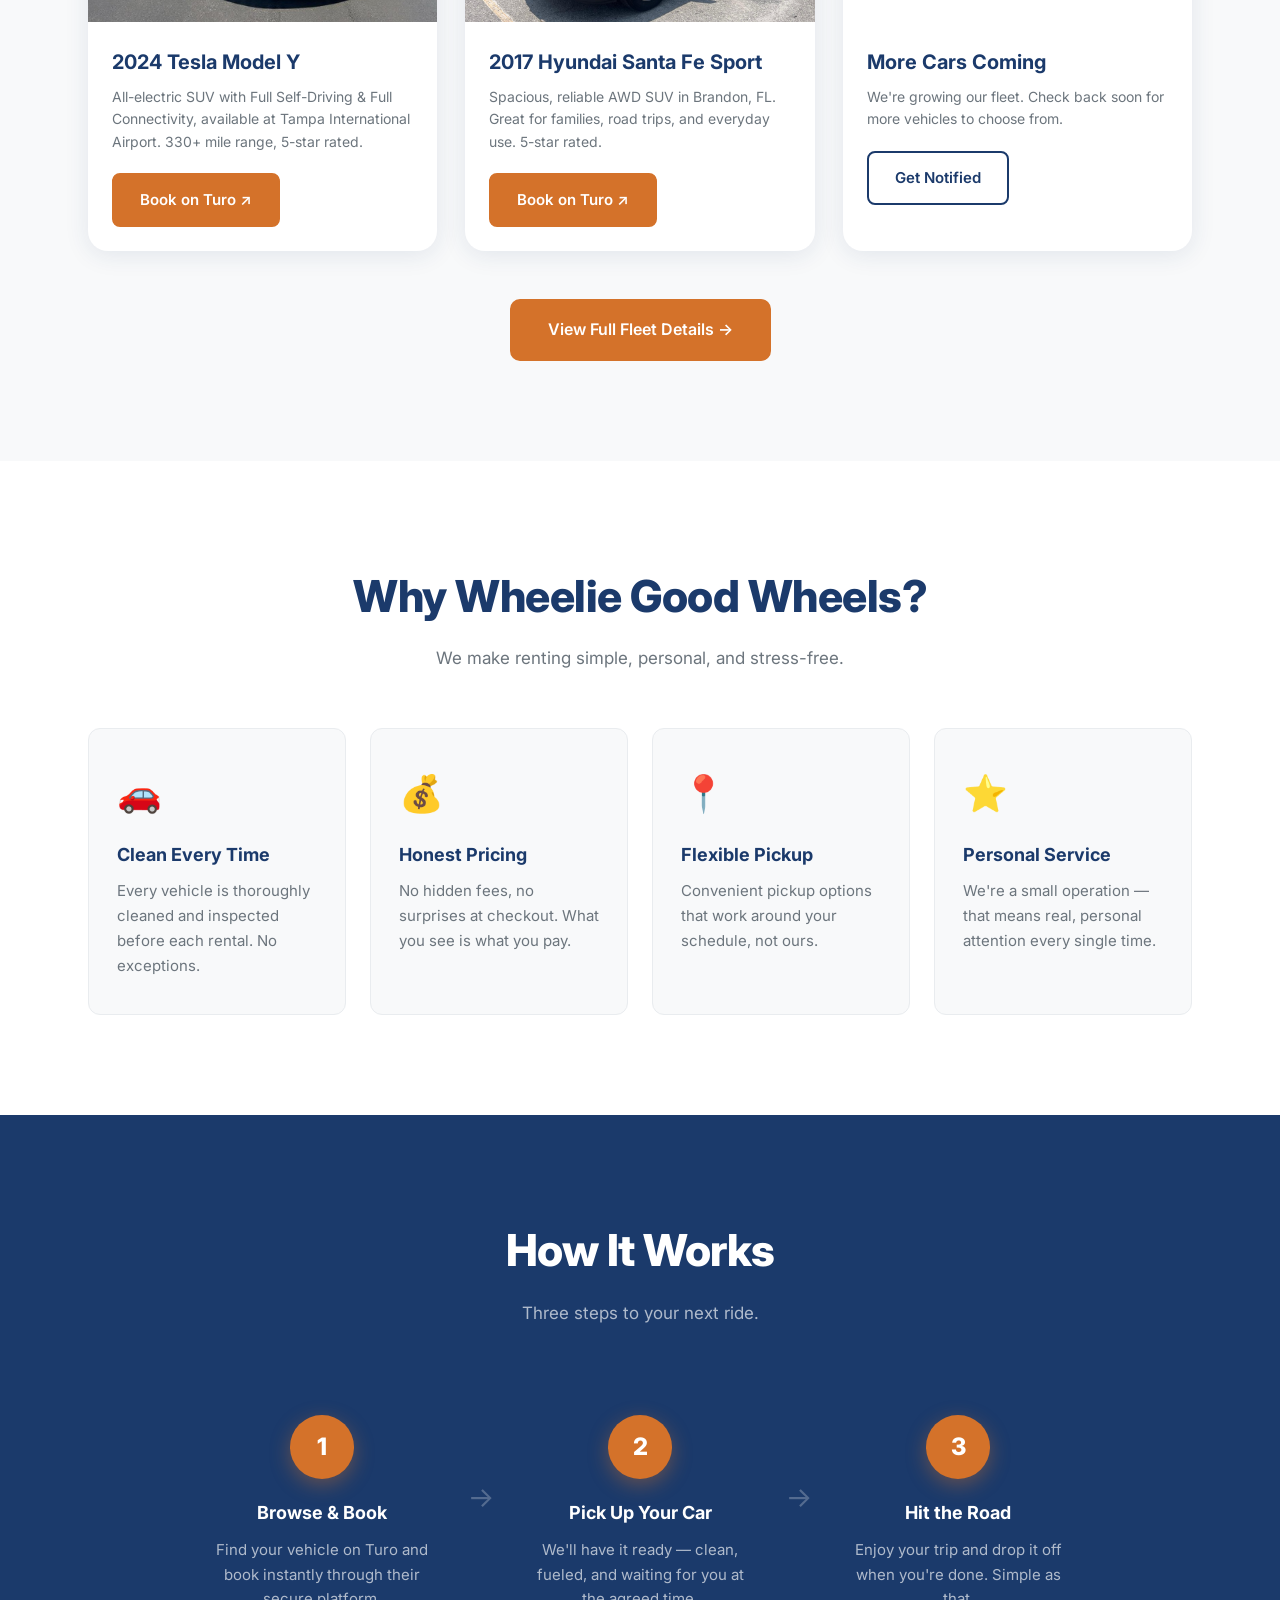
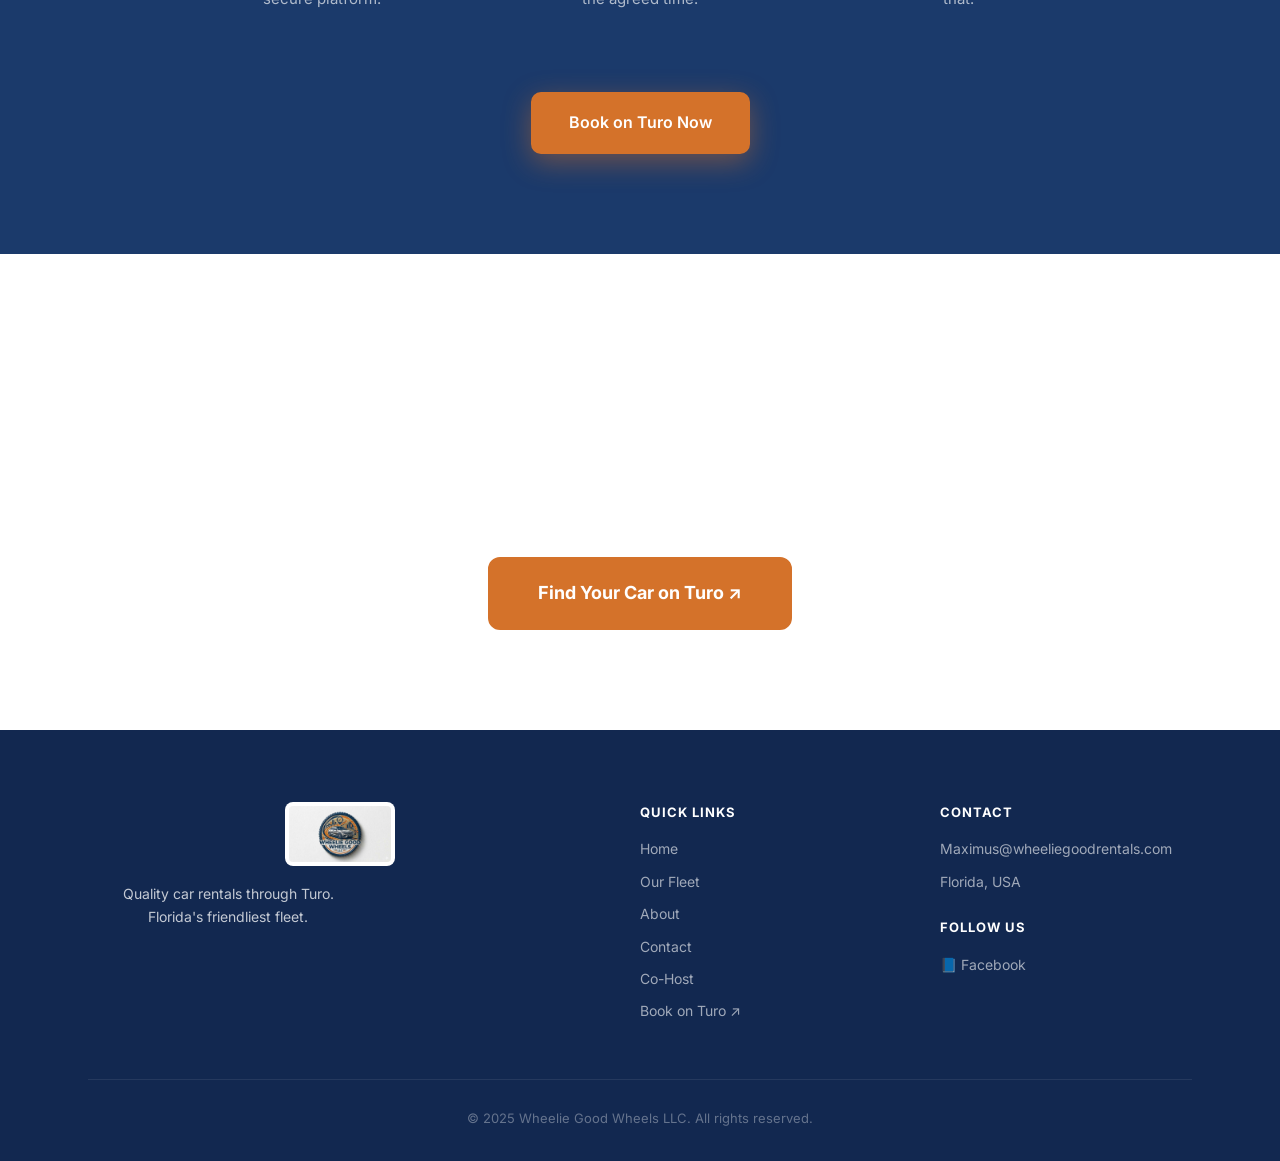
==== commit d764b65d: "Add Facebook page link to footer across all pages" ====
--- a/index.html
+++ b/index.html
@@ -213,6 +213,8 @@
           <strong>Contact</strong>
           <a href="mailto:Maximus@wheeliegoodrentals.com">Maximus@wheeliegoodrentals.com</a>
           <span>Florida, USA</span>
+          <strong style="margin-top:14px;">Follow Us</strong>
+          <a href="https://www.facebook.com/profile.php?id=927656513774971" target="_blank" rel="noopener noreferrer">📘 Facebook</a>
         </div>
       </div>
       <div class="footer-bottom">
